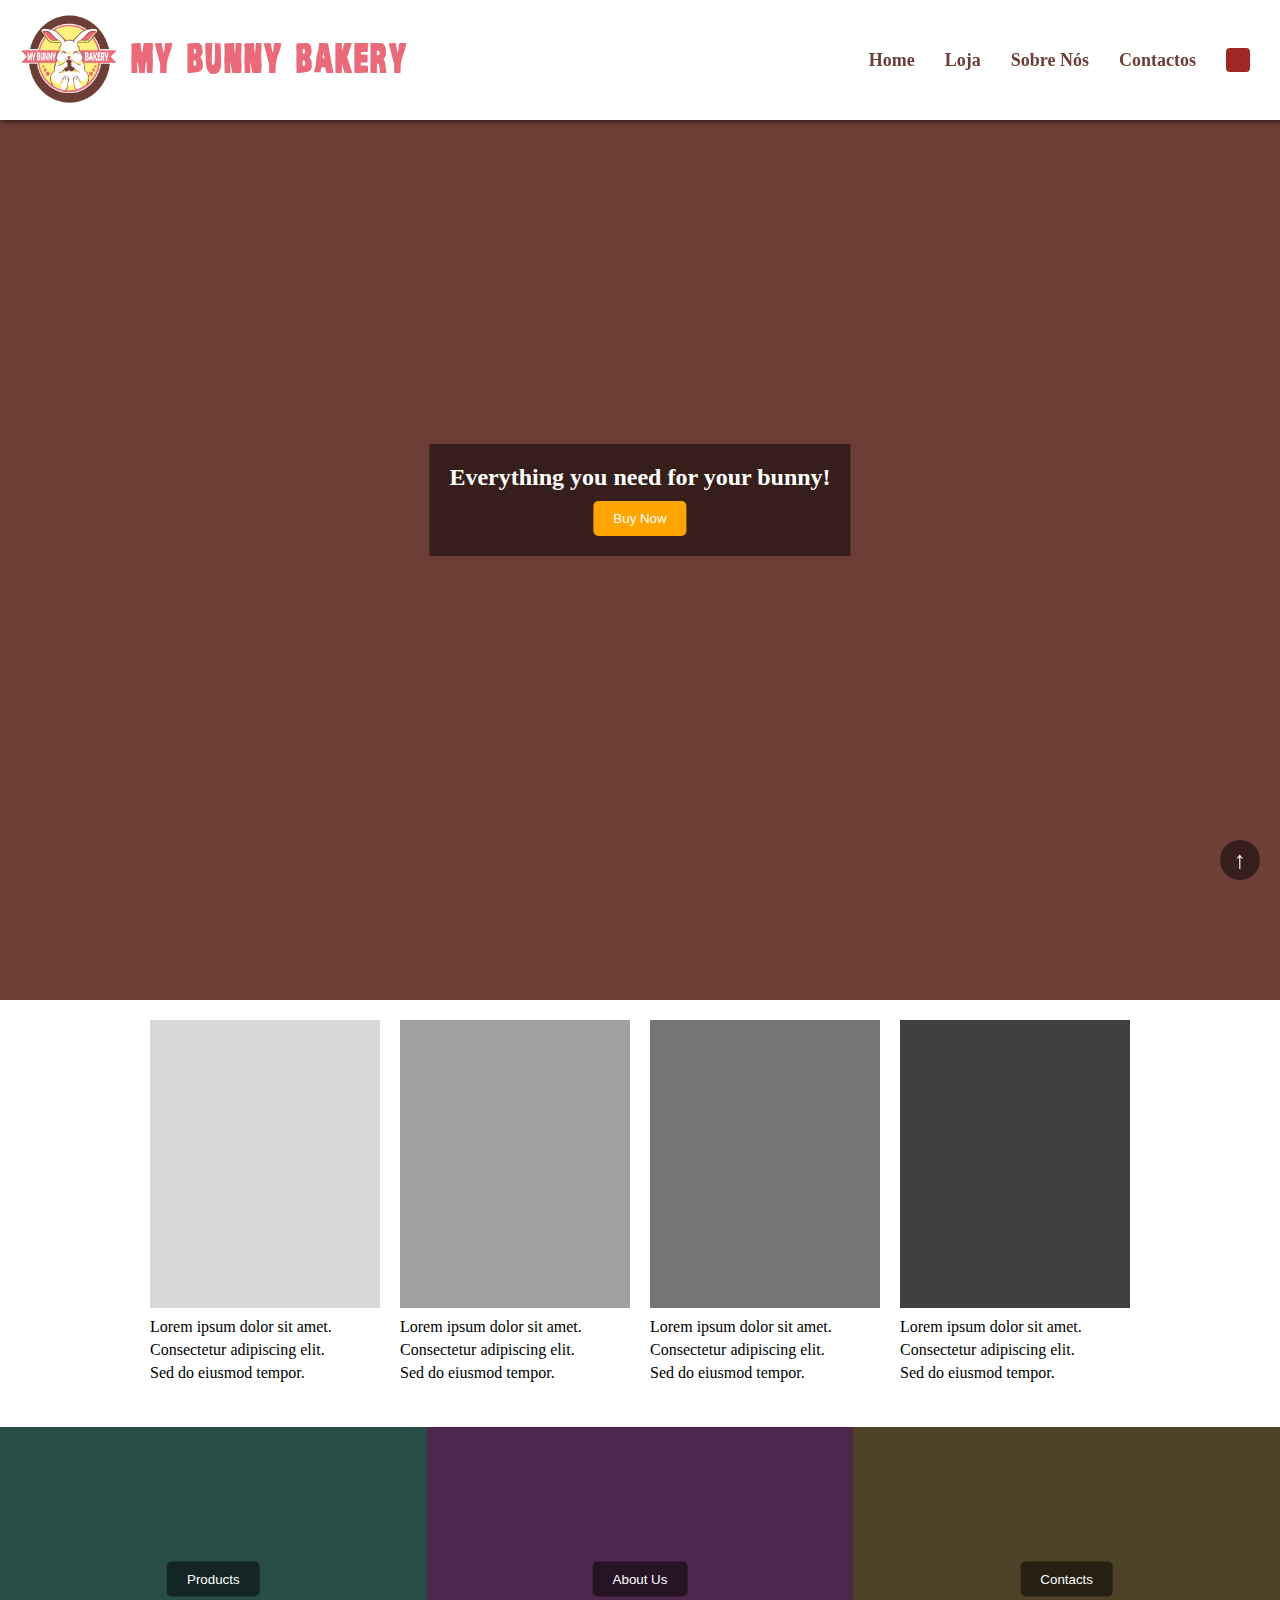
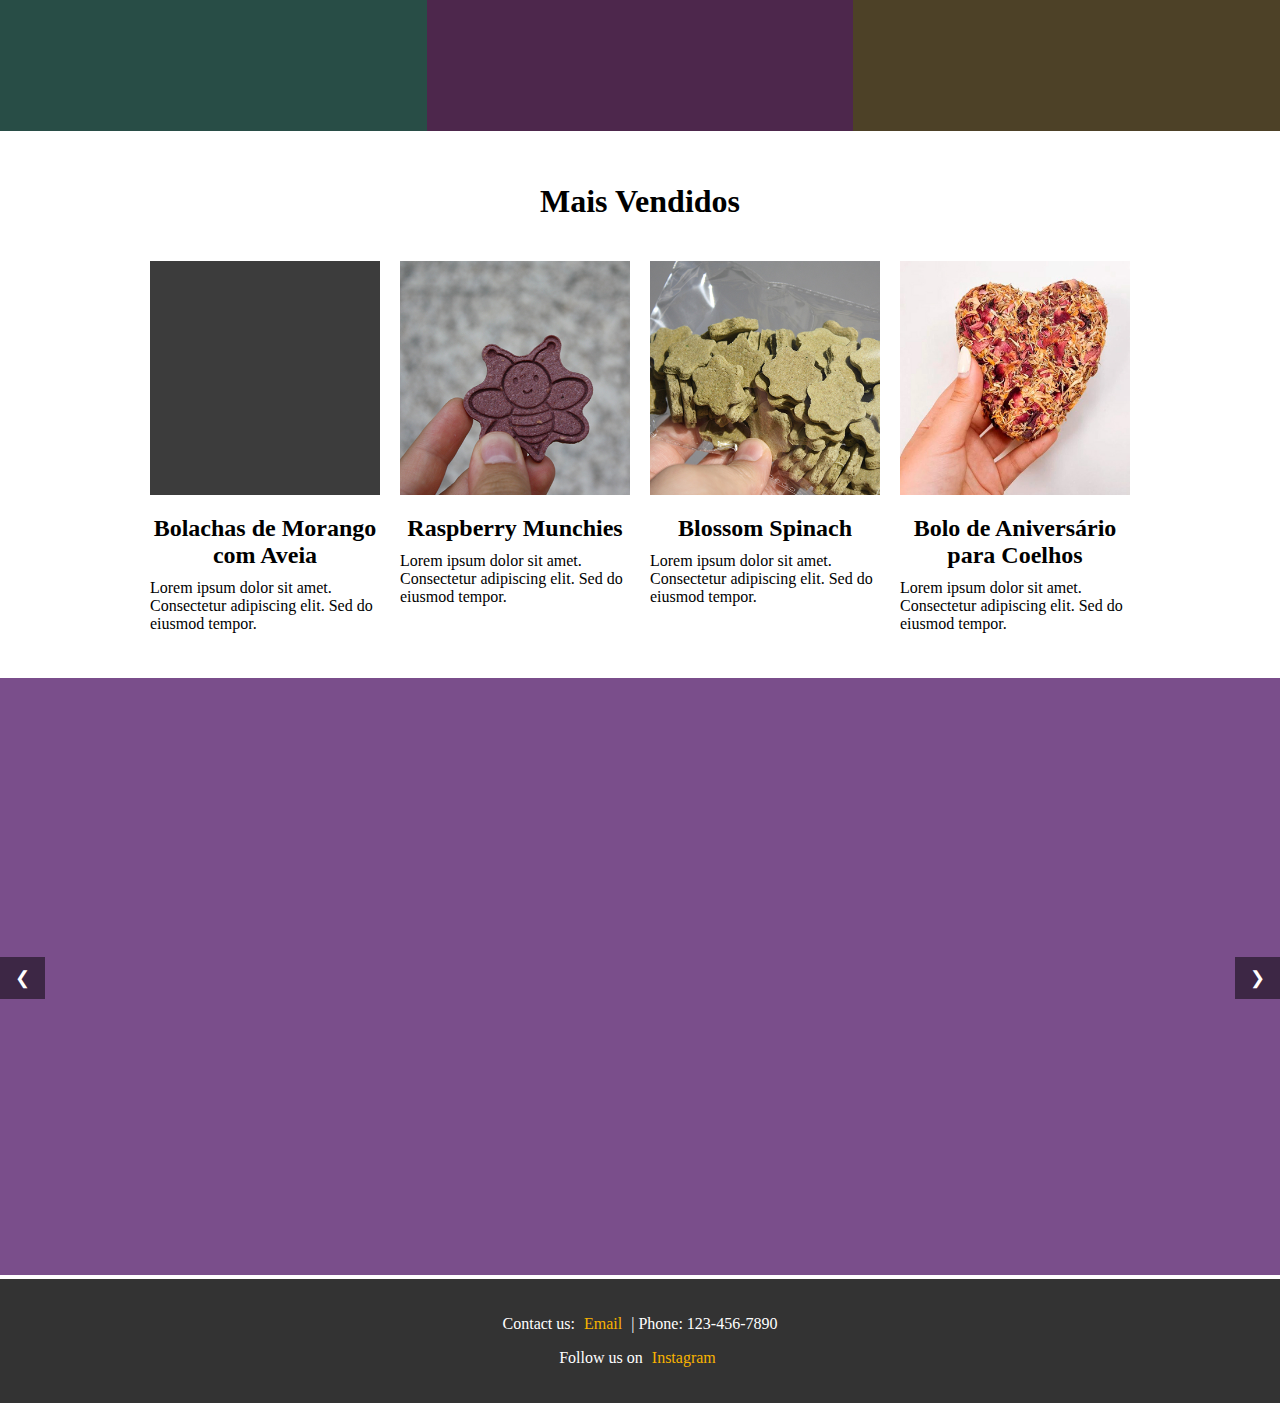
==== index.html @ 30d7e41e "a" ====
<!DOCTYPE html>
<html lang="en">
<head>
    <meta charset="UTF-8">
    <meta name="viewport" content="width=device-width, initial-scale=1.0">
    <title>Bunny Food Shop - Home</title>
    <link rel="stylesheet" href="styles.css">
    <link href="https://fonts.googleapis.com/css2?family=Bubblegum+Sans&display=swap" rel="stylesheet">
</head>
<body>

    <div class="menu">
        <div class="logo-container">
            <img src="imgs/logo.png" alt="Logo" class="logo">
            <h1 class="bakery-name">MY BUNNY BAKERY</h1>
        </div>
        <div class="nav-links">
            <a href="index.html">Home</a>
            <a href="products.html">Loja</a>
            <a href="aboutus.html">Sobre Nós</a>
            <a href="contacts.html">Contactos</a>
            <div class="cart-icon"></div>
        </div>
        <div class="hamburger-menu" id="hamburger-menu">
            <div class="line"></div>
            <div class="line"></div>
            <div class="line"></div>
        </div>
    </div>
    <div class="mobile-nav-links" id="mobile-nav-links">
        <a href="index.html">Home</a>
        <hr>
        <a href="products.html">Loja</a>
        <hr>
        <a href="aboutus.html">Sobre Nós</a>
        <hr>
        <a href="contacts.html">Contactos</a>
        <hr>
        <div class="cart-icon"></div>
    </div>

    <div class="hero">
        <div class="hero-content">
            <h2>Everything you need for your bunny!</h2>
            <button onclick="location.href='products.html'">Buy Now</button>
        </div>
    </div>
       
    <div class="container">
        <div class="column">
            <img src="imgs/item1.jpg" alt="Item 1">
            <p>Lorem ipsum dolor sit amet.</p>
            <p>Consectetur adipiscing elit.</p>
            <p>Sed do eiusmod tempor.</p>
        </div>
        <div class="column">
            <img src="imgs/item2.jpg" alt="Item 2">
            <p>Lorem ipsum dolor sit amet.</p>
            <p>Consectetur adipiscing elit.</p>
            <p>Sed do eiusmod tempor.</p>
        </div>
        <div class="column">
            <img src="imgs/item3.jpg" alt="Item 3">
            <p>Lorem ipsum dolor sit amet.</p>
            <p>Consectetur adipiscing elit.</p>
            <p>Sed do eiusmod tempor.</p>
        </div>
        <div class="column">
            <img src="imgs/item4.jpg" alt="Item 4">
            <p>Lorem ipsum dolor sit amet.</p>
            <p>Consectetur adipiscing elit.</p>
            <p>Sed do eiusmod tempor.</p>
        </div>
    </div>

            <!-- Full Width Images Section -->
            <div class="full-width-images">
                <div class="image-wrapper">
                    <img src="imgs/image1.jpg" alt="Image 1">
                    <button class="img-button" onclick="location.href='products.html'">Products</button>
                </div>
                <div class="image-wrapper">
                    <img src="imgs/image2.jpg" alt="Image 2">
                    <button class="img-button" onclick="location.href='aboutus.html'">About Us</button>
                </div>
                <div class="image-wrapper">
                    <img src="imgs/image3.jpg" alt="Image 3">
                    <button class="img-button" onclick="location.href='contacts.html'">Contacts</button>
                </div>
            </div>
        </div>


        <div class="top-sellers">
            <h1>Mais Vendidos</h1>
        </div>
        <div class="container">
            <div class="column">
                <div class="column-content">
                    <img src="imgs/product8.jpg" alt="Item 1">
                    <h2>Bolachas de Morango com Aveia</h2>
                    <p>Lorem ipsum dolor sit amet. Consectetur adipiscing elit. Sed do eiusmod tempor.</p>
                </div>
            </div>
            <div class="column">
                <div class="column-content">
                    <img src="imgs/product3.jpg" alt="Item 2">
                    <h2>Raspberry Munchies</h2>
                    <p>Lorem ipsum dolor sit amet. Consectetur adipiscing elit. Sed do eiusmod tempor.</p>
                </div>
            </div>
            <div class="column">
                <div class="column-content">
                    <img src="imgs/product2.jpg" alt="Item 3">
                    <h2>Blossom Spinach</h2>
                    <p>Lorem ipsum dolor sit amet. Consectetur adipiscing elit. Sed do eiusmod tempor.</p>
                </div>
            </div>
            <div class="column">
                <div class="column-content">
                    <img src="imgs/product9.jpg" alt="Item 4">
                    <h2>Bolo de Aniversário para Coelhos</h2>
                    <p>Lorem ipsum dolor sit amet. Consectetur adipiscing elit. Sed do eiusmod tempor.</p>
                </div>
            </div>
        </div>
        
        
        

    <div class="gallery">
        <div class="gallery-container">
            <div class="slide">
                <img src="imgs/gallery1.jpg" alt="Image 1">
            </div>
            <div class="slide">
                <img src="imgs/gallery2.jpg" alt="Image 2">
            </div>
            <div class="slide">
                <img src="imgs/gallery3.jpg" alt="Image 3">
            </div>
            <div class="slide">
                <img src="imgs/gallery4.jpg" alt="Image 4">
            </div>
        </div>
        <button class="prev" onclick="moveSlide(-1)">&#10094;</button>
        <button class="next" onclick="moveSlide(1)">&#10095;</button>
    </div>

        <footer>
            <div class="footer-container">
                <p>Contact us: <a href="contact.html">Email</a> | Phone: 123-456-7890</p>
                <p>Follow us on <a href="https://www.instagram.com/youraccount" target="_blank">Instagram</a></p>
            </div>
        </footer>

        <div class="scroll-to-top">
            <a href="#top" class="scroll-to-top-btn">&uarr;</a>
        </div>
        
        <script src="script.js"></script>


</body>
</html>
---- styles.css ----
@media (max-width: 800px) {
    .container {
        max-width: 100%; /* Ensure it takes full width */
    }
    
    .column {
        flex: 1 1 50%; /* Change to 2 columns */
        margin: 10px 0; /* Adjust margin for better spacing */
    }

    .column:nth-child(2n+1) {
        margin-right: 0; /* Remove right margin for odd columns */
    }

    .full-width-images {
        display: flex;
        flex-direction: column; /* Stack images vertically */
        margin: 0 auto; /* Center align */
    }

    .image-wrapper {
        width: 100%; /* Ensure full width */
        margin-bottom: 20px; /* Add some space between images */
    }
}
@media (max-width: 500px) {
    .container {
        max-width: 100%; /* Ensure it takes full width */
    }

    .column {
        flex: 1 1 calc(50% - 10px); /* Change to 1 column, subtracting margin */
        margin: 10px 5px; /* Adjust margin for better spacing */
    }

    /* Ensure pairs of columns */
    .column:nth-child(even) {
        margin-right: 10px; /* Add right margin for even columns */
    }

    .column:nth-child(odd) {
        margin-right: 0; /* Remove right margin for odd columns */
    }

    .full-width-images {
        display: flex;
        flex-direction: column; /* Stack images vertically */
        margin: 0 auto; /* Center align */
    }

    .image-wrapper {
        width: 100%; /* Ensure full width */
        margin-bottom: 20px; /* Add some space between images */
    }
}

@font-face {
    font-family: 'VTC-KomikaHeadLinerTwo Bold';
    font-style: normal;
    font-weight: normal;
    src: local('VTC-KomikaHeadLinerTwo Bold'), url('VTC-KreepyKomikaTwo-Bold.woff') format('woff');
    }

/* Original CSS for other screen sizes */
html, body {
    margin: 0;
    padding: 0;
}

body {
    display: flex;
    flex-direction: column;
    min-height: 100vh;
}

.menu {
    display: flex;
    align-items: center;
    justify-content: space-between;
    background-color: white;
    padding: 10px 20px;
    width: 100%;
    z-index: 1000;
    position: fixed;
    box-shadow: 0px 2px 5px rgba(0, 0, 0, 0.5);
}

.menu-inteiro {
    position: fixed;
    width: 100%; /* Adiciona esta linha para garantir que o menu completo ocupe a largura total */
    top: 0; /* Garante que o menu fique no topo da página */
    z-index: 1000; /* Mantém o menu acima de outros conteúdos */
}

.logo-container {
    display: flex;
    align-items: center;
}

.logo {
    height: 100px;
    width: 100px;
    background-color: white;
}

.bakery-name {
    font-family: 'VTC-KomikaHeadLinerTwo Bold';
    font-weight: normal;
    font-size: 42px;
    color: #EA6A79;
    margin-left: 10px;
    transition: font-size 0.3s; /* Adicionando transição para suavizar a mudança de tamanho */
}

.nav-links {
    display: flex;
    align-items: center;
}

.nav-links a {
    color: #6D3E35;
    text-decoration: none;
    margin: 0 15px;
    font-size: 18px;
    font-weight: bold;
}

.nav-links a:hover {
    text-decoration: underline;
}

.cart-icon {
    width: 24px;
    height: 24px;
    background-color: rgb(161, 38, 38);
    margin-left: 15px;
    margin-right: 50px;
    border-radius: 4px;
}

.hamburger-menu {
    display: none;
    flex-direction: column;
    cursor: pointer;
    padding-right: 40px;
}
.hamburger-menu:hover {
    opacity: 0.8;
}

.hamburger-menu .line {
    width: 25px;
    height: 3px;
    background-color: #333;
    margin: 4px 0;
}

.mobile-nav-links {
    display: none;
    flex-direction: column;
    position: fixed; /* Muda de absolute para fixed */
    top: 120px; /* Ajuste conforme necessário para posicionar corretamente */
    left: 0;
    right: 0;
    background-color: white;
    box-shadow: 0px 2px 5px rgba(0, 0, 0, 0.5);
    padding: 10px;
    z-index: 1100;
    width: 100%;
}

.mobile-nav-links a {
    padding: 10px;
    color: #6D3E35;
    text-decoration: none;
    font-size: 18px;
    font-weight: bold;
    text-align: center;
}

.mobile-nav-links a:hover {
    background-color: #f0f0f0;
}

.mobile-nav-links hr {
    border: 0;
    height: 1px;
    background: #686868;
}

@media (max-width: 768px) {
    .nav-links {
        display: none;
    }

    .hamburger-menu {
        display: flex;
    }
}


.hero {
    background-image: url('imgs/hero.jpg');
    background-size: cover;
    background-position: center;
    height: 500px;
    width: 100%;
    position: relative;
    padding-top: 500px;
}

.hero-content {
    position: absolute;
    top: 50%;
    left: 50%;
    transform: translate(-50%, -50%);
    color: white;
    text-align: center;
    background: rgba(0, 0, 0, 0.5);
    padding: 20px;
}

.hero-content h2 {
    margin: 0 0 10px 0;
}

.hero-content button {
    background-color: orange;
    border: none;
    padding: 10px 20px;
    color: white;
    cursor: pointer;
    border-radius: 5px;
}

.top-sellers {
    text-align: center; /* Center horizontally */
    height: 50px; /* Adjust the height as needed */
    display: flex;
    justify-content: center; /* Center horizontally */
    padding: 30px;

}

.top-sellers h2 {
    margin: 0; /* Reset margin */
}


h1 {
    font-size: 2rem;
    margin-bottom: 30px}

.container {
    max-width: 1000px;
    padding: 20px;
    margin: 0 auto; /* Center the container horizontally */
    display: flex;
    flex-wrap: wrap;
    justify-content: center; /* Center align columns horizontally */
    text-align: center; /* Center align text inside columns */
}

.column {
    flex: 1 1 200px;
    margin: 0 10px 20px;
    border-radius: 8px;
    text-align: left; /* Align text content inside columns to the left */
}



.column img {
    max-width: 100%;
    height: auto;
    display: block;
    margin-bottom: 10px;
}

.column h2 {
    font-size: 1.5rem;
    margin-bottom: 10px;
    text-align: center;
}

.column p {
    margin: 5px 0;
}


.full-width-images {
    display: flex;
    width: 100%;
    margin: 0;
    padding: 0;
}

.image-wrapper {
    position: relative;
    flex: 1;
    margin: 0;
}

.full-width-images img {
    width: 100%;
    height: auto;
    display: block;
}

.full-width-images .img-button {
    position: absolute;
    top: 50%;
    left: 50%;
    transform: translate(-50%, -50%);
    background-color: rgba(0, 0, 0, 0.5);
    color: white;
    padding: 10px 20px;
    border: none;
    cursor: pointer;
    border-radius: 5px;
}

.gallery {
    position: relative;
    overflow: hidden;
}

.gallery-container {
    display: flex;
    transition: transform 0.5s ease;
}

.slide {
    flex: 0 0 100%;
}

.slide img {
    width: 100%;
    height: auto;
}

.img-button {
    position: absolute;
    top: 50%;
    left: 50%;
    transform: translate(-50%, -50%);
    background-color: rgba(0, 0, 0, 0.5);
    color: white;
    padding: 10px 20px;
    border: none;
    cursor: pointer;
    border-radius: 5px;
}

.prev, .next {
    position: absolute;
    top: 50%;
    transform: translateY(-50%);
    background-color: rgba(0, 0, 0, 0.5);
    color: white;
    border: none;
    cursor: pointer;
    font-size: 18px;
    padding: 10px 15px;
}

.prev {
    left: 0;
}

.next {
    right: 0;
}

footer {
    background-color: #333;
    color: #fff;
    padding: 20px 0;
    text-align: center;
    width: 100%;
}

.footer-container {
    max-width: 1000px;
    margin: 0 auto;
}

footer a {
    color: #f8b400;
    text-decoration: none;
    margin: 0 5px;
}

footer a:hover {
    text-decoration: underline;
}

.scroll-to-top {
    position: fixed;
    bottom: 20px;
    right: 20px;
    z-index: 1000;
}

.scroll-to-top-btn {
    display: inline-block;
    width: 40px;
    height: 40px;
    line-height: 40px;
    text-align: center;
    font-size: 24px;
    background-color: rgba(0, 0, 0, 0.5);
    color: white;
    border-radius: 50%;
    text-decoration: none;
}

.scroll-to-top-btn:hover {
    background-color: rgba(0, 0, 0, 0.7);
}


.product-page {
    display: flex;
    flex-direction: column;
    align-items: center;
    margin-top: 150px; /* Espaço suficiente para a barra de menu fixa */
}

.search-bar {
    display: flex;
    justify-content: center;
    margin-bottom: 20px;
}

.search-bar input {
    padding: 10px;
    font-size: 16px;
}

.search-bar select {
    padding: 10px;
    font-size: 16px;
    margin-left: 10px;
}

.search-bar button {
    padding: 10px;
    font-size: 16px;
    margin-left: 10px;
    cursor: pointer;
}


.product-list {
    display: grid;
    grid-template-columns: repeat(3, 1fr); /* Três colunas */
    gap: 10px 20px; /* Espaçamento vertical 10px, horizontal 20px */
    width: 80%; /* Largura ajustada */
    margin: 0 auto; /* Centraliza horizontalmente */
}

.product-item {
    border: 1px solid #ddd;
    padding: 20px;
    text-align: center;
    width: 100%; /* Utiliza toda a largura da coluna da grid */
}

.pagination {
    margin-top: 20px;
    text-align: center; /* Centraliza os botões de paginação */
}

.pagination button {
    padding: 10px 20px;
    font-size: 16px;
    margin: 0 5px;
    cursor: pointer;
}

.contact-container {
    display: flex;
    align-items: center;
    justify-content: center;
    width: 100%;
    flex: 1;
    padding-top: 120px; /* Adjust to make space for the fixed menu */
    padding-bottom: 70px; /* Adjust to make space for the fixed menu */

}

.contact-section {
    display: flex;
    justify-content: space-around;
    align-items: flex-start;
    padding: 50px;
    max-width: 1000px;
    width:70%;
    margin: 0 auto;
    border-radius: 8px;
}

.contact-form {
    flex: 1;
    margin-right: 20px;
}

.contact-form h2 {
    margin-bottom: 20px;
}

.contact-form form {
    display: flex;
    flex-direction: column;
}

.contact-form input,
.contact-form textarea {
    margin-bottom: 10px;
    padding: 10px;
    font-size: 16px;
    border: 1px solid #ccc;
    border-radius: 4px;
    font-family:'Gill Sans', 'Gill Sans MT', Calibri, 'Trebuchet MS', sans-serif
}

.contact-form textarea {
    resize: vertical;
    min-height: 150px;
}

.contact-form button {
    padding: 10px 20px;
    background-color: rgb(161, 38, 38);
    color: white;
    border: none;
    cursor: pointer;
    font-size: 16px;
    border-radius: 4px;
}

.contact-info {
    flex: 0.5; /* Adjust the flex value to make the contact info section occupy less space */
    margin-left: 20px; /* Add margin to separate it from the form */
}


.contact-info h2 {
    margin-bottom: 20px;
}

.contact-info ul {
    list-style-type: none;
    padding: 0;
}

.contact-info ul li {
    margin-bottom: 10px;
    font-size: 16px;
}

.contact-info ul li a {
    text-decoration: underline;
    font-weight: bold;
    color: brown;
}

.contact-info ul li {
    list-style-type: none; /* Removes the default bullet */
}


/* Responsive adjustments */
@media (max-width: 768px) {
    .contact-section {
        flex-direction: column;
        padding: 30px;
    }
    
    .contact-form,
    .contact-info {
        margin-bottom: 30px;
    }
}

@media (max-width: 768px) {
    .product-list {
        grid-template-columns: repeat(2, 1fr); /* Alterando para duas colunas em telas menores */
    }
}

@media (max-width: 480px) {
    .product-list {
        grid-template-columns: 1fr; /* Uma coluna em telas muito pequenas */
        width: 90%; /* Ajustando largura para ocupar mais da largura disponível */
    }

    .search-bar {
        flex-direction: column; /* Mudando para layout de coluna para melhor ajuste em telas estreitas */
        align-items: center;
    }

    .search-bar select {
        margin-left: 0; /* Removendo margem à esquerda para compactar melhor */
        margin-top: 10px; /* Adicionando margem superior entre elementos */
    }

    .search-bar button {
        margin: 10px 0 0 0; /* Ajustando margens para melhor espaçamento */
    }

    .pagination {
        margin-top: 20px; /* Mantendo margem superior para a paginação */
        flex-wrap: wrap; /* Garantindo que os botões de paginação quebrem corretamente */
    }

    .pagination button {
        margin: 5px; /* Ajustando margens para melhor espaçamento */
    }

    .overlay-content {
        flex-direction: column; /* Mudando para layout de coluna para melhor ajuste do conteúdo na sobreposição */
        text-align: center; /* Centralizando conteúdo na sobreposição */
    }

    .overlay img {
        max-width: 100%; /* Ajustando imagem para ocupar a largura disponível */
        max-height: 300px; /* Limitando altura máxima para a sobreposição */
    }

    .overlay-text {
        max-width: 100%; /* Garantindo que o texto na sobreposição ocupe a largura disponível */
        overflow-y: auto; /* Adicionando rolagem vertical se o conteúdo exceder a altura */
    }
}
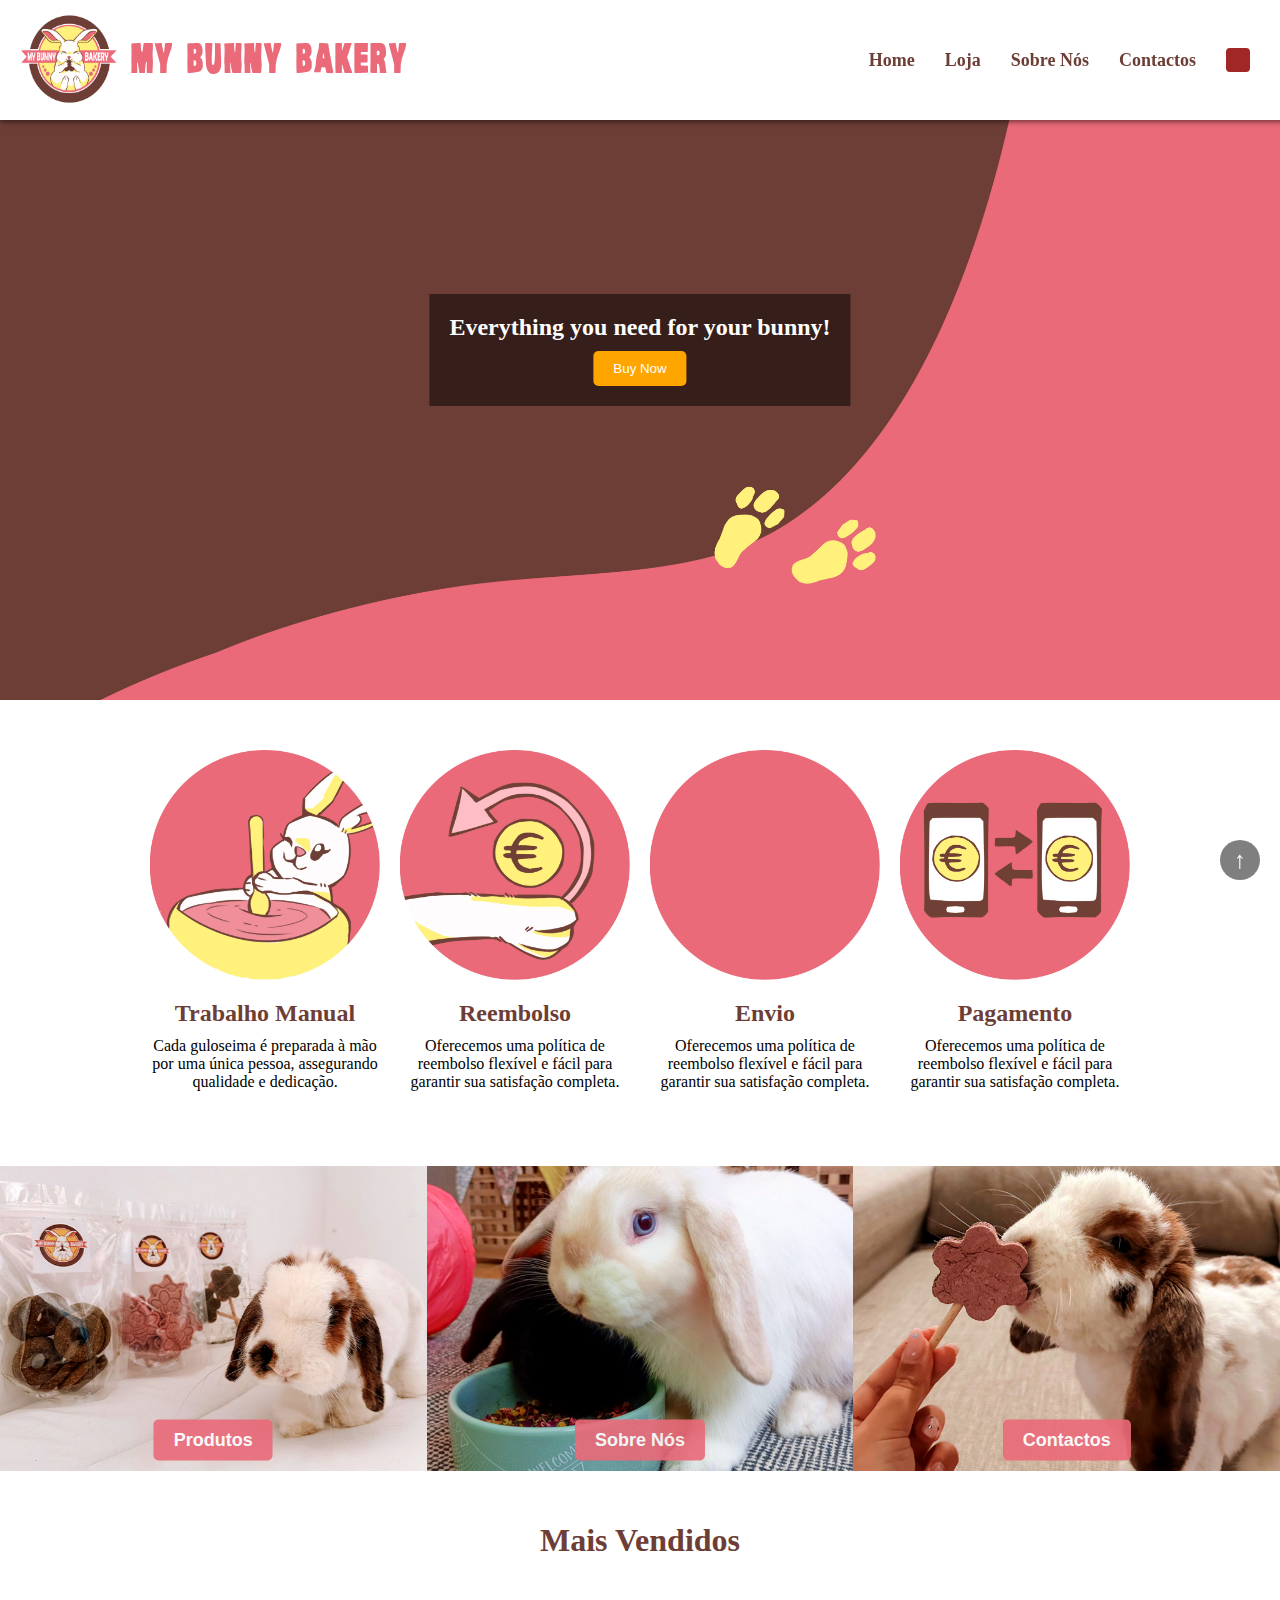
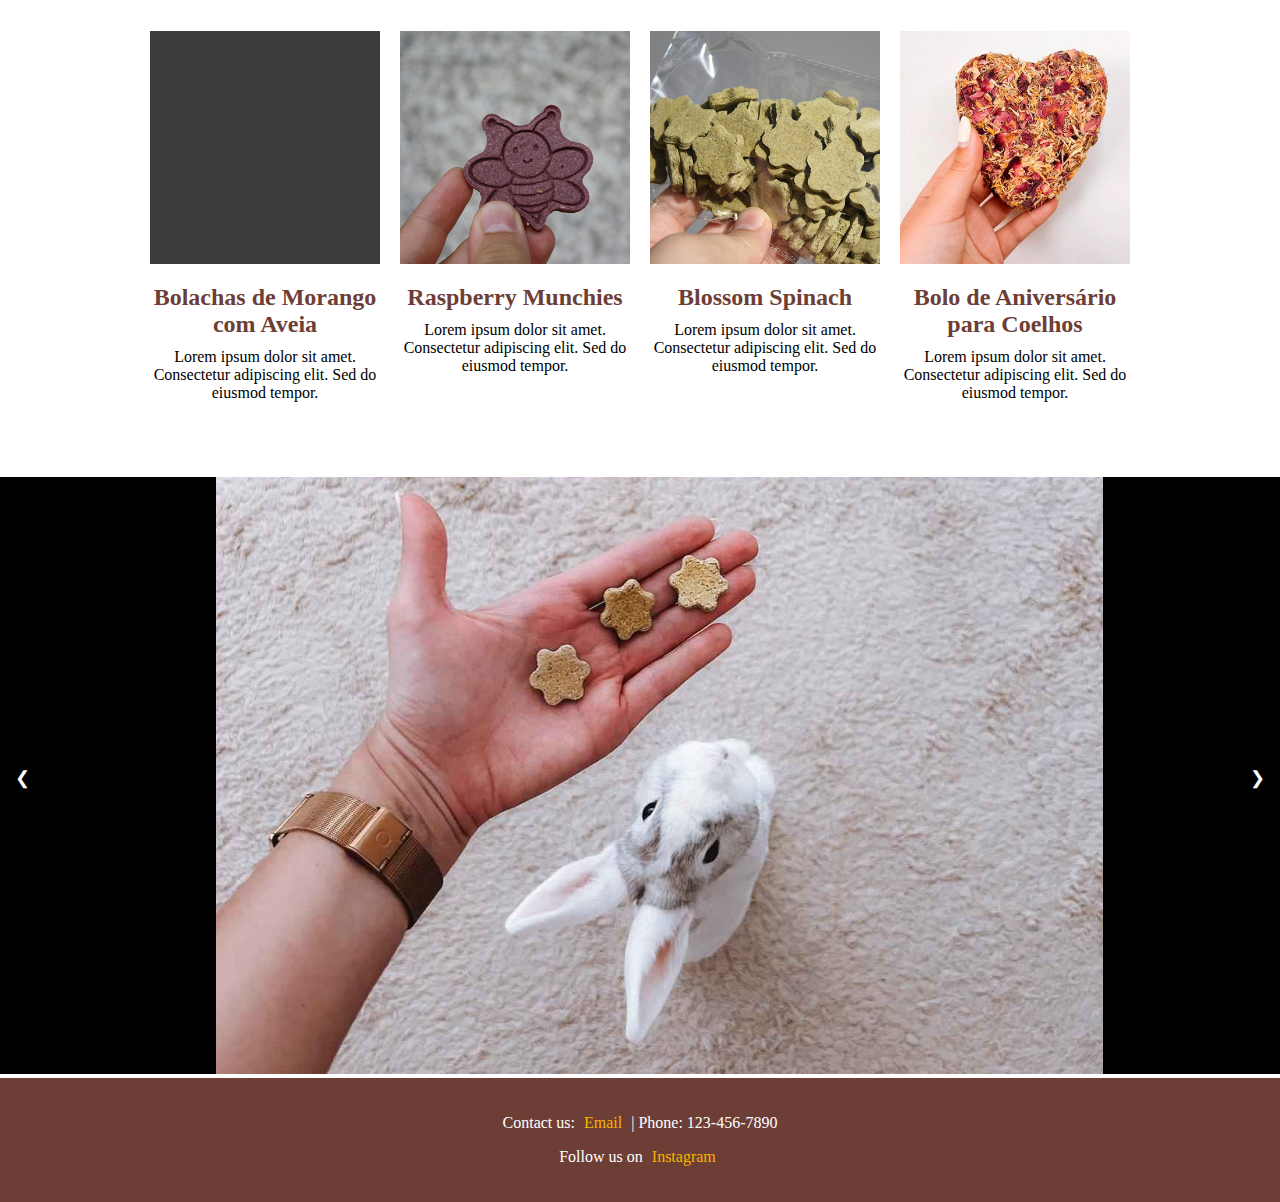
==== commit 49785506: "A" ====
--- a/index.html
+++ b/index.html
@@ -49,43 +49,39 @@
     <div class="container">
         <div class="column">
             <img src="imgs/item1.jpg" alt="Item 1">
-            <p>Lorem ipsum dolor sit amet.</p>
-            <p>Consectetur adipiscing elit.</p>
-            <p>Sed do eiusmod tempor.</p>
+            <h2>Trabalho Manual</h2>
+            <p>Cada guloseima é preparada à mão por uma única pessoa, assegurando qualidade e dedicação.</p>
         </div>
         <div class="column">
             <img src="imgs/item2.jpg" alt="Item 2">
-            <p>Lorem ipsum dolor sit amet.</p>
-            <p>Consectetur adipiscing elit.</p>
-            <p>Sed do eiusmod tempor.</p>
+            <h2>Reembolso</h2>
+            <p>Oferecemos uma política de reembolso flexível e fácil para garantir sua satisfação completa.</p>
         </div>
         <div class="column">
             <img src="imgs/item3.jpg" alt="Item 3">
-            <p>Lorem ipsum dolor sit amet.</p>
-            <p>Consectetur adipiscing elit.</p>
-            <p>Sed do eiusmod tempor.</p>
+            <h2>Envio</h2>
+            <p>Oferecemos uma política de reembolso flexível e fácil para garantir sua satisfação completa.</p>
         </div>
         <div class="column">
             <img src="imgs/item4.jpg" alt="Item 4">
-            <p>Lorem ipsum dolor sit amet.</p>
-            <p>Consectetur adipiscing elit.</p>
-            <p>Sed do eiusmod tempor.</p>
+            <h2>Pagamento</h2>
+            <p>Oferecemos uma política de reembolso flexível e fácil para garantir sua satisfação completa.</p>
         </div>
     </div>
 
             <!-- Full Width Images Section -->
             <div class="full-width-images">
                 <div class="image-wrapper">
-                    <img src="imgs/image1.jpg" alt="Image 1">
-                    <button class="img-button" onclick="location.href='products.html'">Products</button>
+                    <img src="imgs/image1.jpg" alt="Image 1" onclick="location.href='products.html'">
+                    <button class="img-button" onclick="location.href='products.html'">Produtos</button>
                 </div>
                 <div class="image-wrapper">
-                    <img src="imgs/image2.jpg" alt="Image 2">
-                    <button class="img-button" onclick="location.href='aboutus.html'">About Us</button>
+                    <img src="imgs/image2.jpg" alt="Image 2" onclick="location.href='aboutus.html'">
+                    <button class="img-button" onclick="location.href='aboutus.html'">Sobre Nós</button>
                 </div>
                 <div class="image-wrapper">
-                    <img src="imgs/image3.jpg" alt="Image 3">
-                    <button class="img-button" onclick="location.href='contacts.html'">Contacts</button>
+                    <img src="imgs/image3.jpg" alt="Image 3"onclick="location.href='contacts.html'">
+                    <button class="img-button" onclick="location.href='contacts.html'">Contactos</button>
                 </div>
             </div>
         </div>
--- a/styles.css
+++ b/styles.css
@@ -22,6 +22,7 @@
         width: 100%; /* Ensure full width */
         margin-bottom: 20px; /* Add some space between images */
     }
+
 }
 @media (max-width: 500px) {
     .container {
@@ -71,6 +72,7 @@
     display: flex;
     flex-direction: column;
     min-height: 100vh;
+    font-family:Cambria, Cochin, Georgia, Times, 'Times New Roman', serif;
 }
 
 .menu {
@@ -201,13 +203,15 @@
 
 .hero {
     background-image: url('imgs/hero.jpg');
-    background-size: cover;
+    background-size: cover; /* Use cover to ensure the background covers the entire container */
     background-position: center;
-    height: 500px;
     width: 100%;
+    height: 700px; /* Adjust the height as needed */
     position: relative;
-    padding-top: 500px;
-}
+    background-repeat: no-repeat; /* Prevent the background image from repeating */
+}
+
+
 
 .hero-content {
     position: absolute;
@@ -249,23 +253,31 @@
 
 h1 {
     font-size: 2rem;
-    margin-bottom: 30px}
+    margin-bottom: 30px;
+    color: #6D3E35;
+}
+
 
 .container {
-    max-width: 1000px;
-    padding: 20px;
+        max-width: 1000px;
+    padding: 50px;
     margin: 0 auto; /* Center the container horizontally */
     display: flex;
     flex-wrap: wrap;
     justify-content: center; /* Center align columns horizontally */
     text-align: center; /* Center align text inside columns */
+
+}
+
+.container h2 {
+    color: #6D3E35;
 }
 
 .column {
     flex: 1 1 200px;
     margin: 0 10px 20px;
     border-radius: 8px;
-    text-align: left; /* Align text content inside columns to the left */
+    text-align: center; /* Align text content inside columns to the left */
 }
 
 
@@ -307,18 +319,32 @@
     display: block;
 }
 
+.full-width-images img:hover {
+opacity: 0.8;
+cursor: pointer;
+}
+
 .full-width-images .img-button {
     position: absolute;
-    top: 50%;
+    top: 90%;
     left: 50%;
     transform: translate(-50%, -50%);
-    background-color: rgba(0, 0, 0, 0.5);
+    background-color: #EA6A79;
     color: white;
+    font-weight: bold;
+    font-size: 18px;
     padding: 10px 20px;
     border: none;
     cursor: pointer;
     border-radius: 5px;
-}
+    opacity: 0.9
+
+}
+
+.full-width-images .img-button:hover {
+    background-color: #6D3E35;
+}
+    
 
 .gallery {
     position: relative;
@@ -373,7 +399,7 @@
 }
 
 footer {
-    background-color: #333;
+    background-color: #6D3E35;
     color: #fff;
     padding: 20px 0;
     text-align: center;
@@ -425,6 +451,7 @@
     flex-direction: column;
     align-items: center;
     margin-top: 150px; /* Espaço suficiente para a barra de menu fixa */
+    padding: 30px;
 }
 
 .search-bar {
@@ -634,3 +661,92 @@
         overflow-y: auto; /* Adicionando rolagem vertical se o conteúdo exceder a altura */
     }
 }
+
+    .product-item {
+        text-align: center;
+    }
+
+    .product-item button {
+        display: block;
+        width: 50%;
+        max-width: 200px;
+        padding: 10px 20px;
+        background-color: #EA6A79;
+        color: white;
+        font-weight: bold;
+        border: none;
+        cursor: pointer;
+        transition: background-color 0.3s ease;
+        margin: 0 auto 10px;
+    }
+
+    .product-item button:hover {
+        background-color: #6D3E35;
+    }
+
+    .product-item button::-moz-focus-inner,
+    .product-item button:focus {
+        outline: none;
+    }
+
+    .product-item h3 {
+        color: #6D3E35; 
+    }
+
+    .product-item img {
+        max-width: 100%;
+        height: auto;
+        max-height: 250px;
+    }
+
+    .overlay {
+        display: none;
+        position: fixed;
+        top: 0;
+        left: 0;
+        width: 100%;
+        height: 100%;
+        background: rgba(0, 0, 0, 0.8);
+        justify-content: center;
+        align-items: center;
+        z-index: 1000;
+        padding: 20px;
+        box-sizing: border-box;
+    }
+
+    .overlay-content {
+        background: white;
+        padding: 20px;
+        border-radius: 10px;
+        max-width: 800px;
+        width: 100%;
+        display: flex;
+        gap: 20px;
+        align-items: center;
+    }
+
+    .overlay img {
+        max-width: 50%;
+        max-height: 400px;
+    }
+
+    .overlay-text {
+        max-width: 50%;
+        overflow-y: auto;
+    }
+
+    .overlay-text {
+        font-size: 14px;
+    }
+
+    .close-button {
+        position: absolute;
+        top: 20px;
+        right: 20px;
+        background: none;
+        border: none;
+        color: white;
+        font-size: 50px;
+        cursor: pointer;
+    }
+
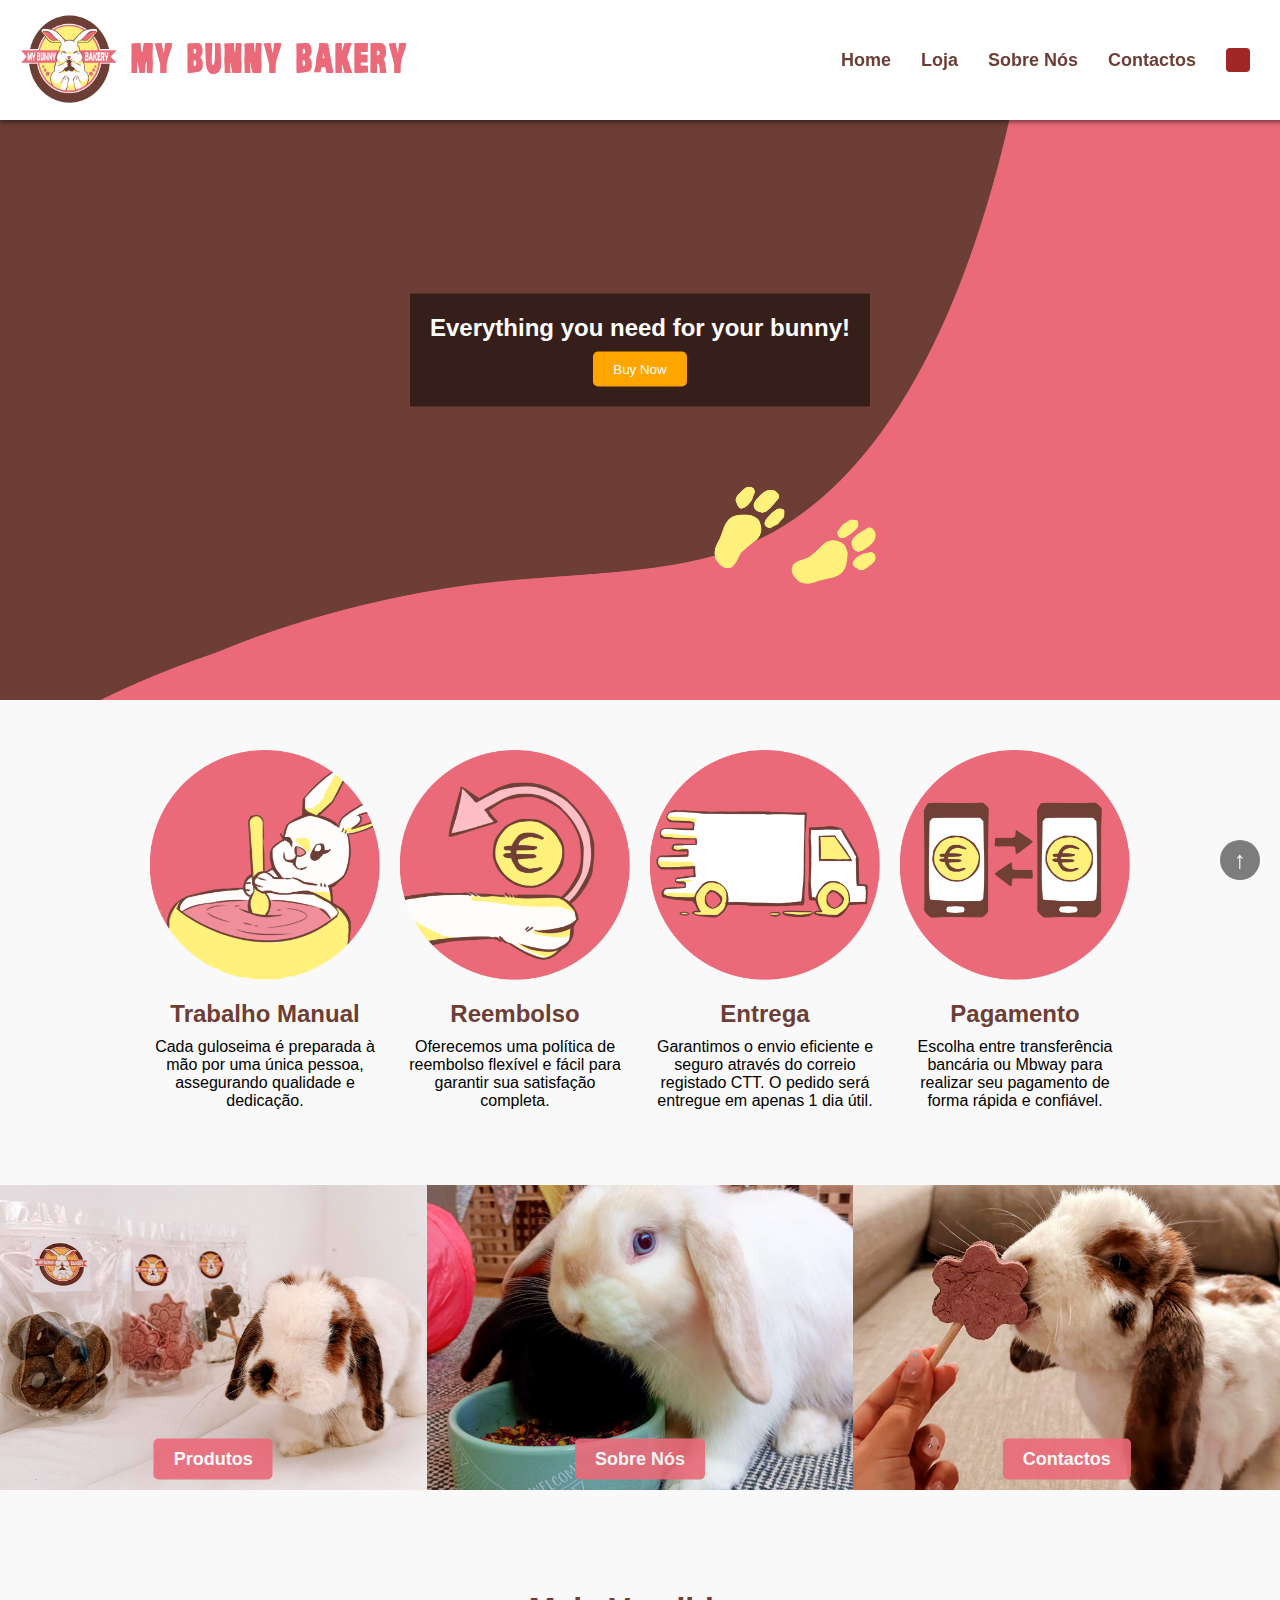
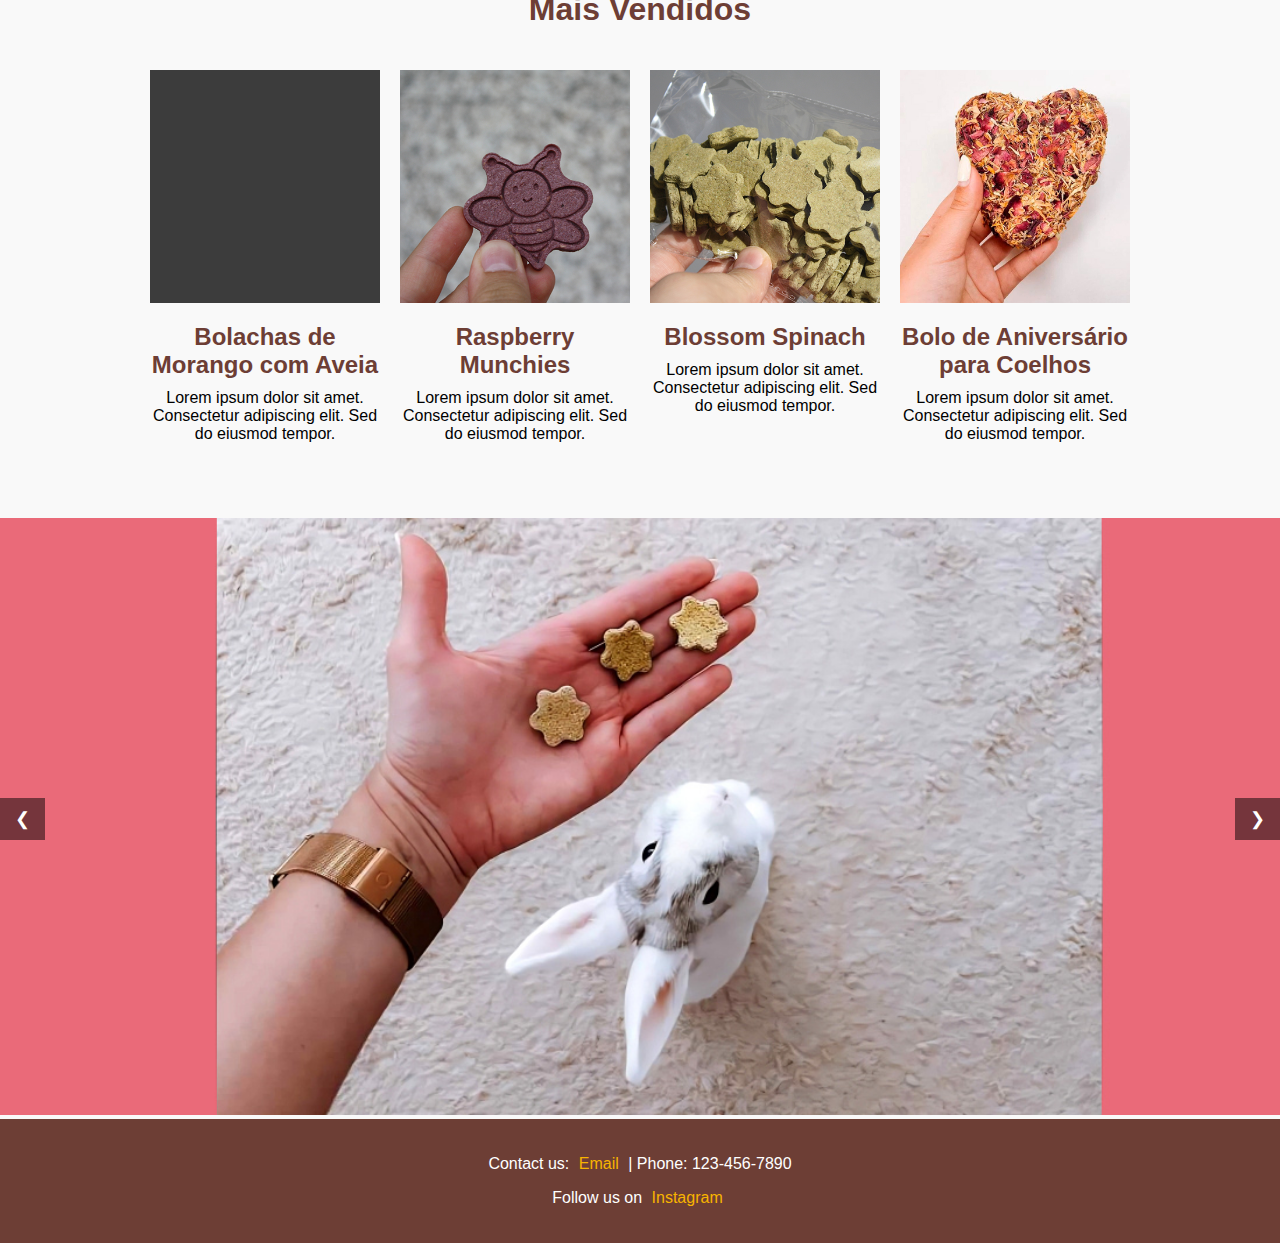
==== commit f9f5b610: "j" ====
--- a/index.html
+++ b/index.html
@@ -48,24 +48,24 @@
        
     <div class="container">
         <div class="column">
-            <img src="imgs/item1.jpg" alt="Item 1">
+            <img src="imgs/item1.png" alt="Item 1">
             <h2>Trabalho Manual</h2>
             <p>Cada guloseima é preparada à mão por uma única pessoa, assegurando qualidade e dedicação.</p>
         </div>
         <div class="column">
-            <img src="imgs/item2.jpg" alt="Item 2">
+            <img src="imgs/item2.png" alt="Item 2">
             <h2>Reembolso</h2>
             <p>Oferecemos uma política de reembolso flexível e fácil para garantir sua satisfação completa.</p>
         </div>
         <div class="column">
-            <img src="imgs/item3.jpg" alt="Item 3">
-            <h2>Envio</h2>
-            <p>Oferecemos uma política de reembolso flexível e fácil para garantir sua satisfação completa.</p>
+            <img src="imgs/item3.png" alt="Item 3">
+            <h2>Entrega</h2>
+            <p>Garantimos o envio eficiente e seguro através do correio registado CTT. O pedido será entregue em apenas 1 dia útil.</p>
         </div>
         <div class="column">
-            <img src="imgs/item4.jpg" alt="Item 4">
+            <img src="imgs/item4.png" alt="Item 4">
             <h2>Pagamento</h2>
-            <p>Oferecemos uma política de reembolso flexível e fácil para garantir sua satisfação completa.</p>
+            <p>Escolha entre transferência bancária ou Mbway para realizar seu pagamento de forma rápida e confiável.</p>
         </div>
     </div>
 
--- a/styles.css
+++ b/styles.css
@@ -242,7 +242,7 @@
     height: 50px; /* Adjust the height as needed */
     display: flex;
     justify-content: center; /* Center horizontally */
-    padding: 30px;
+    padding-top: 60px;
 
 }
 
@@ -304,7 +304,7 @@
     display: flex;
     width: 100%;
     margin: 0;
-    padding: 0;
+    padding-bottom: 20px;
 }
 
 .image-wrapper {
@@ -330,7 +330,6 @@
     left: 50%;
     transform: translate(-50%, -50%);
     background-color: #EA6A79;
-    color: white;
     font-weight: bold;
     font-size: 18px;
     padding: 10px 20px;
@@ -750,3 +749,83 @@
         cursor: pointer;
     }
 
+
+
+    body {
+        font-family: Arial, sans-serif;
+        margin: 0;
+        padding: 0;
+        background-color: #f9f9f9;
+    }
+    .container2 {
+        padding: 20px;
+        max-width: 1100px;
+        margin: auto;
+    }
+    .header {
+        margin-bottom: 20px;
+        margin-top: 13%;
+    }
+    .header h2 {
+        margin: 0;
+        color: #6D3E35;
+
+    }
+    .profile, .bunnies {
+        display: flex;
+        flex-wrap: wrap;
+        justify-content: space-between;
+        margin-bottom: 40px;
+    }
+    .profile-text, .bunny-text {
+        flex: 1 1 45%;
+        margin-right: 20px;
+    }
+    .profile img, .bunnies img {
+
+        flex: 1 1 45%;
+        max-width: 30%;
+        height: auto;
+        border-radius: 10px;
+    }
+    .profile p, .bunnies p {
+        margin: 0 0 10px;
+        line-height: 1.6;
+    }
+    .bunny {
+        display: flex;
+        justify-content: space-between;
+        align-items: center;
+        margin-bottom: 20px;
+    }
+    .bunny:nth-child(odd) .bunny-text {
+        order: 2;
+        margin-right: 0;
+        margin-left: 20px;
+    }
+    .bunny:nth-child(odd) img {
+        order: 1;
+    }
+    .bunny h3 {
+        color: #6D3E35;
+        margin: 10px 0;
+        font-size: 20px;
+    }
+    @media (max-width: 800px) {
+        .profile, .bunnies {
+            flex-direction: column;
+            align-items: center;
+        }
+        .profile-text, .bunny-text, .profile img, .bunnies img {
+            max-width: 100%;
+            margin-right: 0;
+            margin-left: 0;
+        }
+        .bunny {
+            flex-direction: column;
+        }
+        .bunny:nth-child(odd) .bunny-text, .bunny:nth-child(odd) img {
+            order: unset;
+            margin-left: 0;
+        }
+    }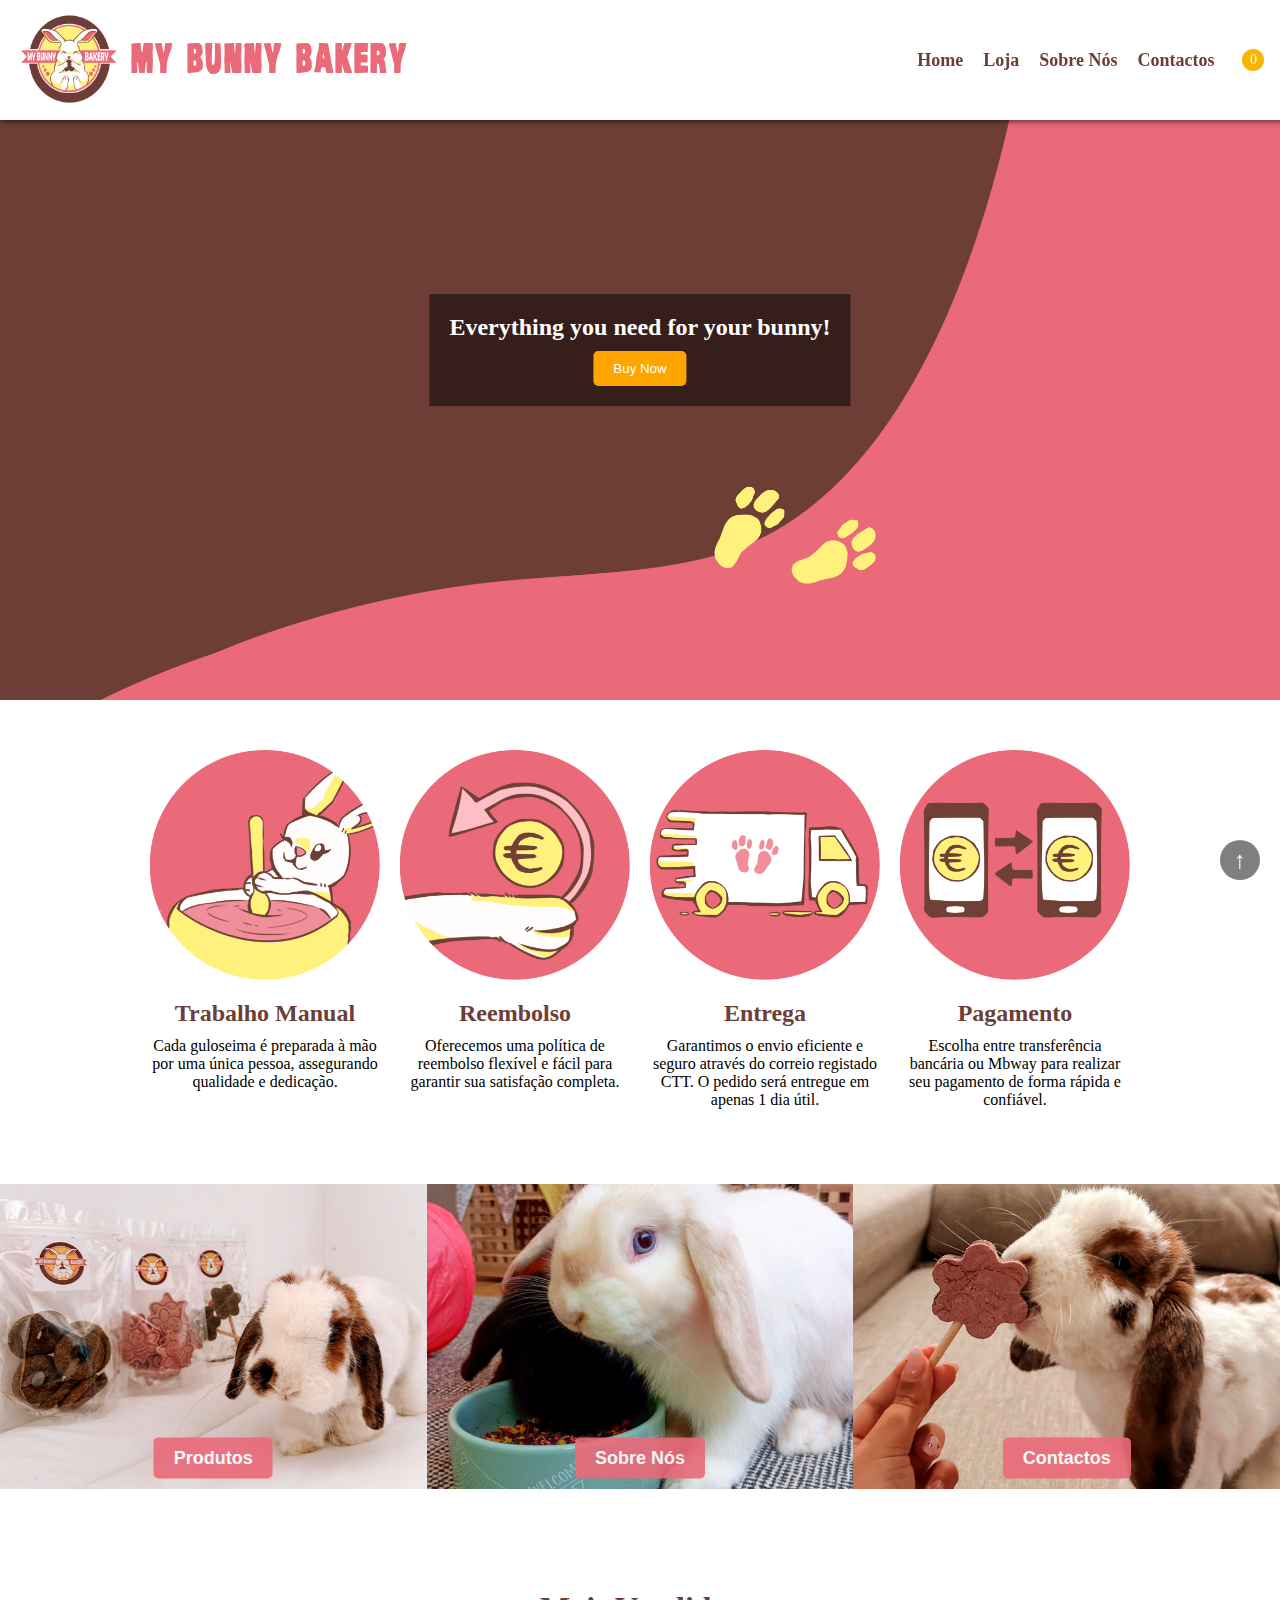
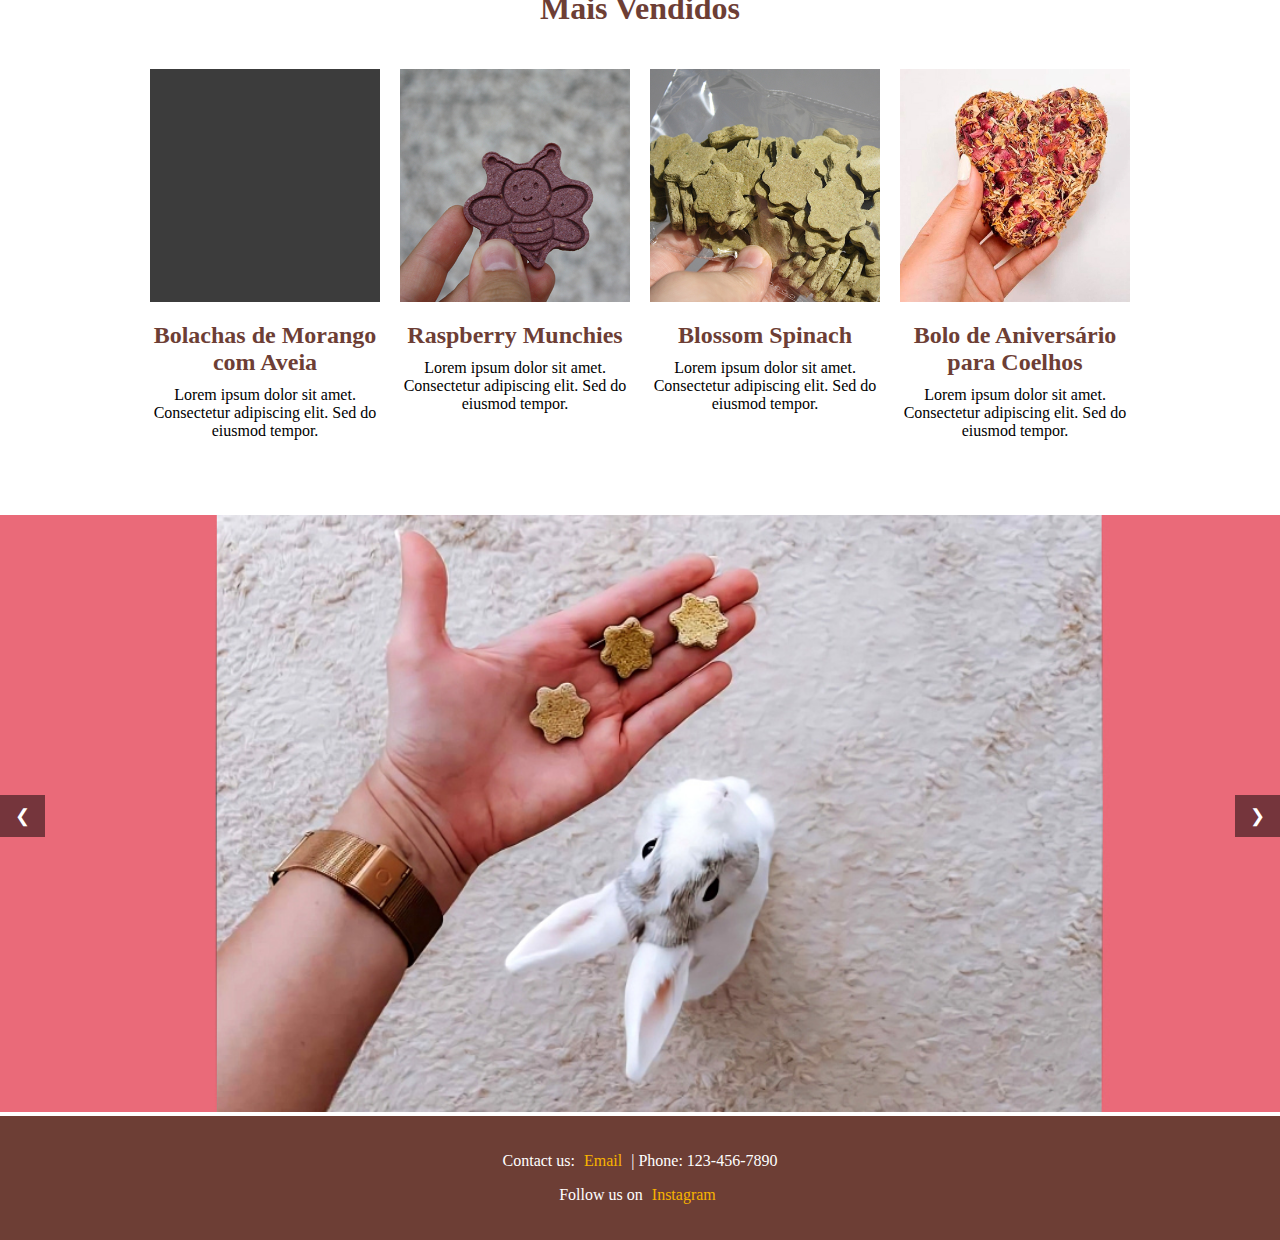
==== commit 034814de: "g" ====
--- a/index.html
+++ b/index.html
@@ -9,36 +9,44 @@
 </head>
 <body>
 
-    <div class="menu">
-        <div class="logo-container">
-            <img src="imgs/logo.png" alt="Logo" class="logo">
-            <h1 class="bakery-name">MY BUNNY BAKERY</h1>
+    <div class="menu-inteiro">
+        <div class="menu">
+            <div class="logo-container">
+                <img src="imgs/logo.png" alt="Logo" class="logo">
+                <h1 class="bakery-name">MY BUNNY BAKERY</h1>
+            </div>
+            <div class="nav-links">
+                <a href="index.html">Home</a>
+                <a href="products.html">Loja</a>
+                <a href="aboutus.html">Sobre Nós</a>
+                <a href="contacts.html">Contactos</a>
+            </div>
+            <div class="cart">
+                <i class="fa-solid fa-cart-shopping"></i>
+                <p id="count">0</p>
+            </div>
+            <div class="hamburger-menu" id="hamburger-menu">
+                <div class="line"></div>
+                <div class="line"></div>
+                <div class="line"></div>
+            </div>
+
         </div>
-        <div class="nav-links">
+        <div class="mobile-nav-links" id="mobile-nav-links">
             <a href="index.html">Home</a>
+            <hr>
             <a href="products.html">Loja</a>
+            <hr>
             <a href="aboutus.html">Sobre Nós</a>
+            <hr>
             <a href="contacts.html">Contactos</a>
-            <div class="cart-icon"></div>
+            <hr>
+            <div class="cart">
+                <i class="fa-solid fa-cart-shopping"></i>
+                <p id="count">0</p>
+            </div>
         </div>
-        <div class="hamburger-menu" id="hamburger-menu">
-            <div class="line"></div>
-            <div class="line"></div>
-            <div class="line"></div>
         </div>
-    </div>
-    <div class="mobile-nav-links" id="mobile-nav-links">
-        <a href="index.html">Home</a>
-        <hr>
-        <a href="products.html">Loja</a>
-        <hr>
-        <a href="aboutus.html">Sobre Nós</a>
-        <hr>
-        <a href="contacts.html">Contactos</a>
-        <hr>
-        <div class="cart-icon"></div>
-    </div>
-
     <div class="hero">
         <div class="hero-content">
             <h2>Everything you need for your bunny!</h2>
@@ -155,6 +163,8 @@
         </div>
         
         <script src="script.js"></script>
+        <script src="addtocart.js"></script>
+
 
 
 </body>
--- a/styles.css
+++ b/styles.css
@@ -22,6 +22,8 @@
         width: 100%; /* Ensure full width */
         margin-bottom: 20px; /* Add some space between images */
     }
+
+    
 
 }
 @media (max-width: 500px) {
@@ -78,7 +80,7 @@
 .menu {
     display: flex;
     align-items: center;
-    justify-content: space-between;
+    justify-content: space-between; /* Ensure items are spread across */
     background-color: white;
     padding: 10px 20px;
     width: 100%;
@@ -111,34 +113,61 @@
     font-size: 42px;
     color: #EA6A79;
     margin-left: 10px;
-    transition: font-size 0.3s; /* Adicionando transição para suavizar a mudança de tamanho */
-}
+    transition: font-size 0.3s; /* Adding transition for smooth size change */
+}
+
+
+.cart {
+    display: flex;
+    align-items: center;
+    padding: 7px 10px; /* Adjust padding to control space */
+    border-radius: 3px;
+    margin-right: 2%;
+}
+
+.cart i {
+    color: #f8b400;
+    font-size: 24px; /* Adjust icon size if necessary */
+}
+
+.cart p {
+    margin-left: 8px; /* Add margin between the icon and the count */
+    height: 22px;
+    width: 22px;
+    display: flex;
+    align-items: center;
+    justify-content: center;
+    border-radius: 22px;
+    background-color: #f8b400;
+    color: white;
+    font-size: 14px; /* Adjust font size if necessary */
+}
+
+.fa-solid {
+    color: #f8b400;
+}
+
+
+
 
 .nav-links {
     display: flex;
     align-items: center;
+    margin-left: auto; /* Move nav-links to the right */
 }
 
 .nav-links a {
     color: #6D3E35;
     text-decoration: none;
-    margin: 0 15px;
+    margin: 0 10px; /* Adjust margin to control space */
     font-size: 18px;
     font-weight: bold;
 }
 
 .nav-links a:hover {
-    text-decoration: underline;
-}
-
-.cart-icon {
-    width: 24px;
-    height: 24px;
-    background-color: rgb(161, 38, 38);
-    margin-left: 15px;
-    margin-right: 50px;
-    border-radius: 4px;
-}
+    color: #EA6A79;
+}
+
 
 .hamburger-menu {
     display: none;
@@ -153,7 +182,7 @@
 .hamburger-menu .line {
     width: 25px;
     height: 3px;
-    background-color: #333;
+    background-color: #6D3E35;
     margin: 4px 0;
 }
 
@@ -513,7 +542,6 @@
     flex: 1;
     padding-top: 120px; /* Adjust to make space for the fixed menu */
     padding-bottom: 70px; /* Adjust to make space for the fixed menu */
-
 }
 
 .contact-section {
@@ -522,14 +550,16 @@
     align-items: flex-start;
     padding: 50px;
     max-width: 1000px;
-    width:70%;
+    width: 100%; /* Adjusted for responsiveness */
     margin: 0 auto;
     border-radius: 8px;
+    box-sizing: border-box; /* Ensure padding is included in width calculation */
 }
 
 .contact-form {
     flex: 1;
     margin-right: 20px;
+    box-sizing: border-box; /* Ensure padding is included in width calculation */
 }
 
 .contact-form h2 {
@@ -548,7 +578,7 @@
     font-size: 16px;
     border: 1px solid #ccc;
     border-radius: 4px;
-    font-family:'Gill Sans', 'Gill Sans MT', Calibri, 'Trebuchet MS', sans-serif
+    font-family: 'Gill Sans', 'Gill Sans MT', Calibri, 'Trebuchet MS', sans-serif;
 }
 
 .contact-form textarea {
@@ -558,7 +588,7 @@
 
 .contact-form button {
     padding: 10px 20px;
-    background-color: rgb(161, 38, 38);
+    background-color: #EA6A79;
     color: white;
     border: none;
     cursor: pointer;
@@ -571,7 +601,6 @@
     margin-left: 20px; /* Add margin to separate it from the form */
 }
 
-
 .contact-info h2 {
     margin-bottom: 20px;
 }
@@ -589,13 +618,12 @@
 .contact-info ul li a {
     text-decoration: underline;
     font-weight: bold;
-    color: brown;
+    color: #EA6A79;
 }
 
 .contact-info ul li {
     list-style-type: none; /* Removes the default bullet */
 }
-
 
 /* Responsive adjustments */
 @media (max-width: 768px) {
@@ -606,60 +634,99 @@
     
     .contact-form,
     .contact-info {
-        margin-bottom: 30px;
-    }
-}
-
-@media (max-width: 768px) {
-    .product-list {
-        grid-template-columns: repeat(2, 1fr); /* Alterando para duas colunas em telas menores */
-    }
-}
-
-@media (max-width: 480px) {
-    .product-list {
-        grid-template-columns: 1fr; /* Uma coluna em telas muito pequenas */
-        width: 90%; /* Ajustando largura para ocupar mais da largura disponível */
-    }
-
-    .search-bar {
-        flex-direction: column; /* Mudando para layout de coluna para melhor ajuste em telas estreitas */
-        align-items: center;
-    }
-
-    .search-bar select {
-        margin-left: 0; /* Removendo margem à esquerda para compactar melhor */
-        margin-top: 10px; /* Adicionando margem superior entre elementos */
-    }
-
-    .search-bar button {
-        margin: 10px 0 0 0; /* Ajustando margens para melhor espaçamento */
-    }
-
-    .pagination {
-        margin-top: 20px; /* Mantendo margem superior para a paginação */
-        flex-wrap: wrap; /* Garantindo que os botões de paginação quebrem corretamente */
-    }
-
-    .pagination button {
-        margin: 5px; /* Ajustando margens para melhor espaçamento */
-    }
-
-    .overlay-content {
-        flex-direction: column; /* Mudando para layout de coluna para melhor ajuste do conteúdo na sobreposição */
-        text-align: center; /* Centralizando conteúdo na sobreposição */
-    }
-
-    .overlay img {
-        max-width: 100%; /* Ajustando imagem para ocupar a largura disponível */
-        max-height: 300px; /* Limitando altura máxima para a sobreposição */
-    }
-
-    .overlay-text {
-        max-width: 100%; /* Garantindo que o texto na sobreposição ocupe a largura disponível */
-        overflow-y: auto; /* Adicionando rolagem vertical se o conteúdo exceder a altura */
-    }
-}
+        width: 100%; /* Ensure both sections take full width on small screens */
+        margin-right: 0; /* Reset margin */
+        margin-left: 0; /* Reset margin */
+    }
+    
+    .contact-form {
+        margin-bottom: 20px; /* Add some spacing between form and info */
+    }
+}
+
+
+.product-item {
+    text-align: center; /* Ensure product items are centered */
+    margin-bottom: 20px; /* Add space between product items */
+}
+
+.product-item button {
+    display: block;
+    padding: 15px 20px; /* Adjust padding for larger clickable area */
+    background-color: #EA6A79;
+    color: white;
+    font-weight: bold;
+    border: none;
+    cursor: pointer;
+    transition: background-color 0.3s ease;
+    margin: 0 auto; /* Center the button horizontally */
+}
+
+.product-item button:hover {
+    background-color: #6D3E35;
+}
+
+
+.product-item h3 {
+    color: #6D3E35;
+    margin-bottom: 10px; /* Add space below heading */
+}
+
+.product-item img {
+    max-width: 100%;
+    height: auto;
+    max-height: 250px;
+    margin-bottom: 10px; /* Add space below image */
+}
+
+.overlay {
+    display: none;
+    position: fixed;
+    top: 0;
+    left: 0;
+    width: 100%;
+    height: 100%;
+    background: rgba(0, 0, 0, 0.8);
+    justify-content: center;
+    align-items: center;
+    z-index: 1000;
+    padding: 20px;
+    box-sizing: border-box;
+}
+
+.overlay-content {
+    background: white;
+    padding: 20px;
+    border-radius: 10px;
+    max-width: 800px;
+    width: 100%;
+    display: flex;
+    gap: 20px;
+    align-items: center;
+}
+
+.overlay img {
+    max-width: 50%;
+    max-height: 400px;
+}
+
+.overlay-text {
+    max-width: 50%;
+    overflow-y: auto;
+    font-size: 14px;
+}
+
+.close-button {
+    position: absolute;
+    top: 20px;
+    right: 20px;
+    background: none;
+    border: none;
+    color: white;
+    font-size: 50px;
+    cursor: pointer;
+}
+
 
     .product-item {
         text-align: center;
@@ -668,7 +735,7 @@
     .product-item button {
         display: block;
         width: 50%;
-        max-width: 200px;
+        max-width: 400px;
         padding: 10px 20px;
         background-color: #EA6A79;
         color: white;
@@ -751,12 +818,7 @@
 
 
 
-    body {
-        font-family: Arial, sans-serif;
-        margin: 0;
-        padding: 0;
-        background-color: #f9f9f9;
-    }
+ 
     .container2 {
         padding: 20px;
         max-width: 1100px;
@@ -828,4 +890,191 @@
             order: unset;
             margin-left: 0;
         }
-    }+        .header {
+            margin-bottom: 20px;
+            margin-top: 30%;
+        }
+    }
+
+.containerproduct {
+    display: flex;
+    align-items: center;
+    justify-content: center;
+    flex-direction: column;
+    margin: 0;
+    padding: 0;
+    box-sizing: border-box;
+    font-family: 'poppins', sans-serif;
+    font-size: 18px;
+    padding-top: 9%;
+}
+
+
+    .container3{
+        display: flex;
+        width: 70%;
+        margin-bottom: 30px;
+    }
+    #root{
+        width: 60%;
+        display: grid;
+        grid-template-columns: repeat(2, 1fr);
+        grid-gap: 20px;
+    }
+    .sidebar{
+        width: 40%;
+        border-radius: 5px;
+        background-color: #eee;
+        margin-left: 20px;
+        padding: 15px;
+        text-align: center;
+    }
+    .head{
+        background-color: #EA6A79;
+        border-radius: 3px;
+        height: 40px;
+        padding: 10px;
+        margin-bottom: 20px;
+        color: white;
+        display: flex;
+        align-items: center;
+    }
+    .foot{
+        display: flex;
+        justify-content: space-between;
+        margin: 20px 0px;
+        padding: 10px 0px;
+        border-top: 1px solid #6D3E35;
+    }
+    .box {
+        display: flex;
+        flex-direction: column;
+        align-items: center;
+        justify-content: space-between;
+        border: 1px solid #EA6A79;
+        border-radius: 5px;
+        padding: 15px;
+        /* Ensure enough height to contain all elements */
+        min-height: 350px; /* Adjust as necessary */
+    }
+    
+    .img-box {
+        width: 100%;
+        height: 180px;
+        display: flex;
+        align-items: center;
+        justify-content: center;
+    }
+    
+    .images {
+        max-width: 90%;
+        max-height: 90%;
+        object-fit: cover;
+        object-position: center;
+    }
+    
+    .bottom {
+        margin-top: 20px;
+        width: 100%;
+        text-align: center;
+        display: flex;
+        flex-direction: column;
+        align-items: center;
+    }
+    
+    .bottom-content {
+        flex: 1; /* Allow content to expand */
+        display: flex;
+        flex-direction: column;
+        justify-content: center;
+        align-items: center;
+    }
+    
+    .containerproduct h2 {
+        font-size: 20px;
+        color: red;
+    }
+    
+    .bottom button, .pagination button {
+        width: 100%; /* Ensure button width matches container */
+        border: none;
+        border-radius: 5px;
+        background-color: #EA6A79;
+        padding: 10px 25px; /* Increase padding for better button appearance */
+        cursor: pointer;
+        color: white;
+        font-size: 18px;
+    }
+    
+    .bottom button:hover, .pagination button {
+        background-color: #6D3E35;
+    }
+    
+    .cart-item{
+        display: flex;
+        align-items: center;
+        justify-content: space-between;
+        padding: 10px;
+        background-color: white;
+        border-bottom: 1px solid #aaa;
+        border-radius: 3px;
+        margin: 10px 10px;
+    }
+    .row-img{
+        width: 50px;
+        height: 50px;
+        border-radius: 50px;
+        border: 1px solid #EA6A79;
+        display: flex;
+        align-items: center;
+        justify-content: center;
+    }
+    .rowimg{
+        max-width: 43px;
+        max-height: 43px;
+        border-radius: 50%;
+    }
+    .fa-trash:hover{
+        cursor: pointer;
+        color: #6D3E35;
+    }
+    
+    /* existing CSS remains the same */
+    .search-bar {
+        width: 70%;
+        margin: 20px 0;
+        display: flex;
+        justify-content: space-between;
+        align-items: center;
+    }
+    .search-bar input {
+        width: 60%;
+        padding: 10px;
+        border: 1px solid #ccc;
+        border-radius: 3px;
+    }
+    .search-bar select {
+        width: 35%;
+        padding: 10px;
+        border: 1px solid #ccc;
+        border-radius: 3px;
+    }
+    .pagination {
+        width: 70%;
+        display: flex;
+        justify-content: space-between;
+        margin-bottom: 30px;
+    }
+    .pagination button {
+        padding: 10px 20px;
+        background-color: #EA6A79;
+        border: none;
+        border-radius: 3px;
+        cursor: pointer;
+        color: white;
+    }
+    .pagination button:hover {
+        background-color: #6D3E35;
+    }
+    
+    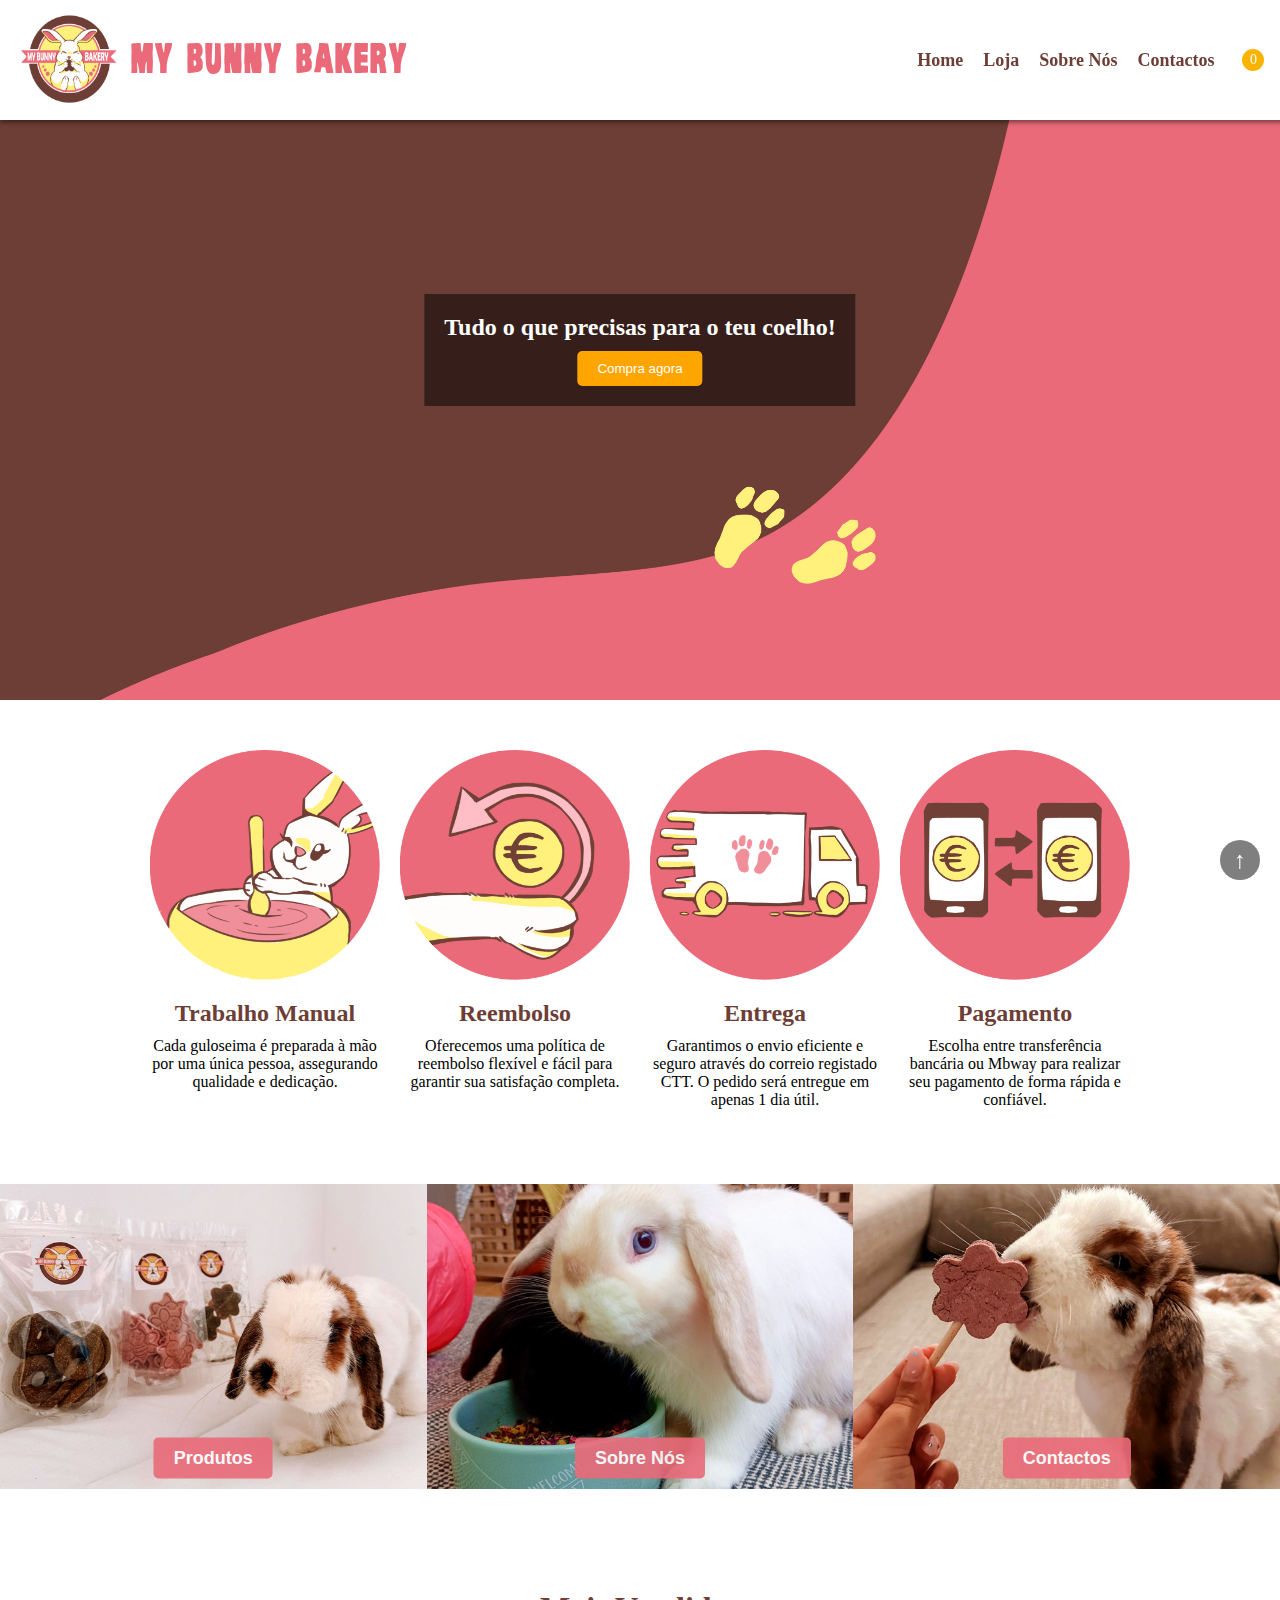
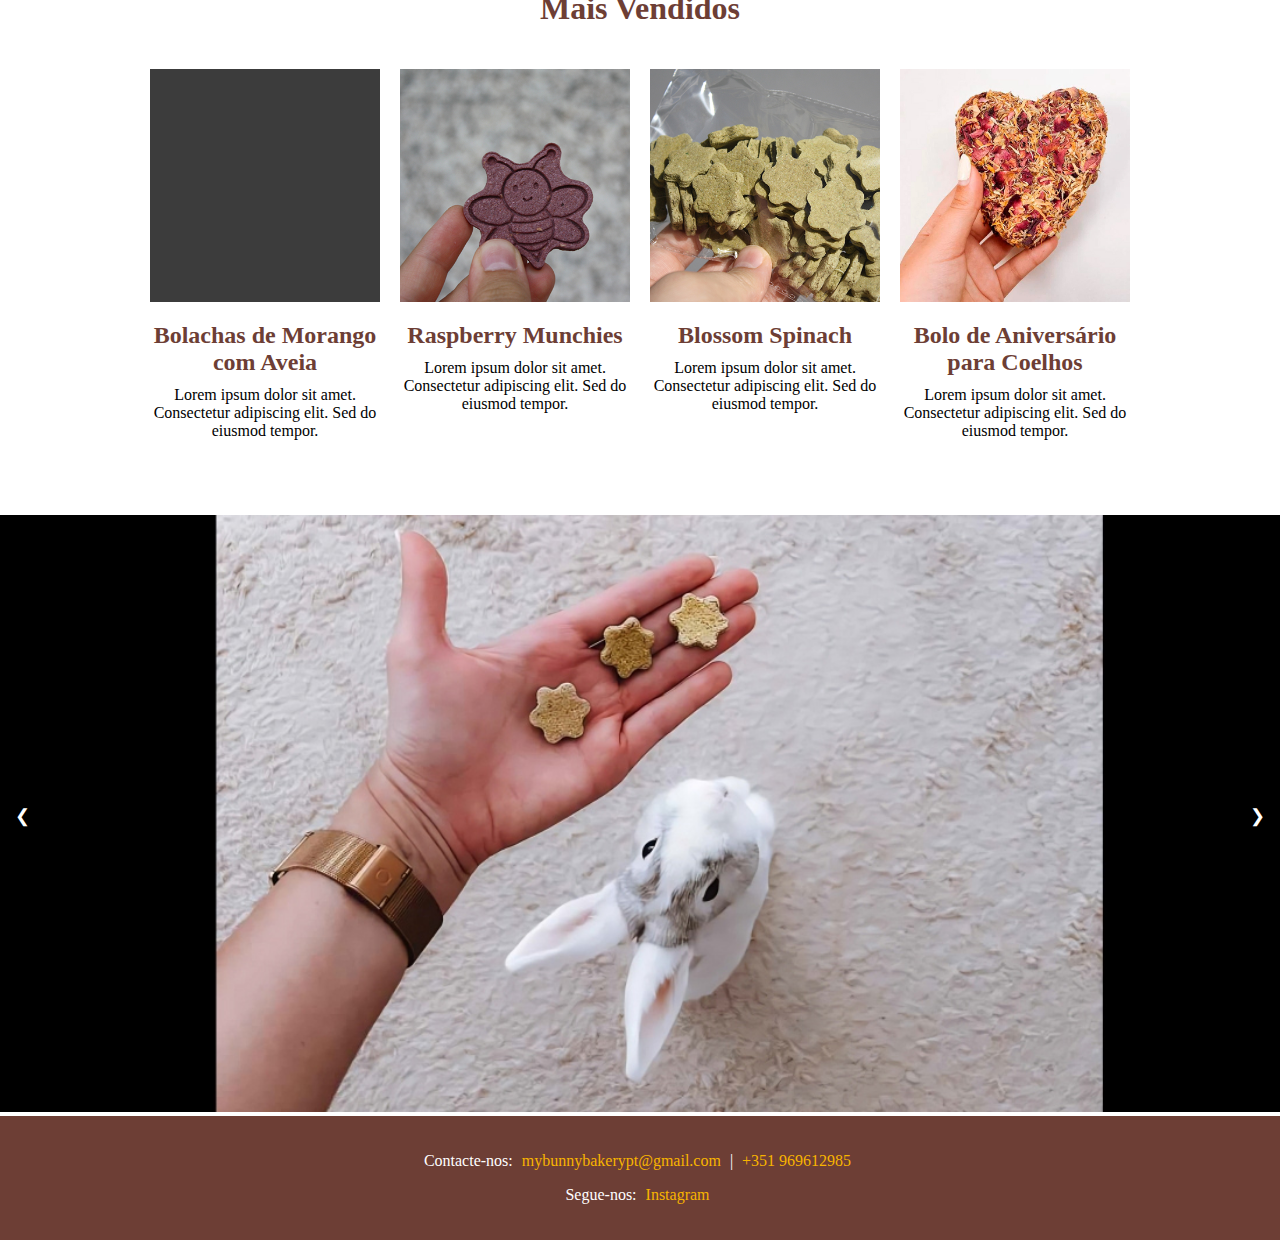
==== commit 530ddb85: "<" ====
--- a/index.html
+++ b/index.html
@@ -49,8 +49,8 @@
         </div>
     <div class="hero">
         <div class="hero-content">
-            <h2>Everything you need for your bunny!</h2>
-            <button onclick="location.href='products.html'">Buy Now</button>
+            <h2>Tudo o que precisas para o teu coelho!</h2>
+            <button onclick="location.href='products.html'">Compra agora</button>
         </div>
     </div>
        
@@ -153,8 +153,8 @@
 
         <footer>
             <div class="footer-container">
-                <p>Contact us: <a href="contact.html">Email</a> | Phone: 123-456-7890</p>
-                <p>Follow us on <a href="https://www.instagram.com/youraccount" target="_blank">Instagram</a></p>
+                <p>Contacte-nos: <a href="contact.html">mybunnybakerypt@gmail.com</a> | <a href="contact.html">+351 969612985</a> </p>
+                <p>Segue-nos: <a href="https://www.instagram.com/mybunnybakery.pt?igsh=MWVvNWp2bno4aXVqaw==" target="_blank">Instagram</a></p>
             </div>
         </footer>
 
--- a/styles.css
+++ b/styles.css
@@ -52,8 +52,8 @@
     }
 
     .image-wrapper {
-        width: 100%; /* Ensure full width */
-        margin-bottom: 20px; /* Add some space between images */
+        width: 100%; 
+        margin-bottom: 20px; 
     }
 }
 
@@ -64,7 +64,6 @@
     src: local('VTC-KomikaHeadLinerTwo Bold'), url('VTC-KreepyKomikaTwo-Bold.woff') format('woff');
     }
 
-/* Original CSS for other screen sizes */
 html, body {
     margin: 0;
     padding: 0;
@@ -180,8 +179,8 @@
 }
 
 .hamburger-menu .line {
-    width: 25px;
-    height: 3px;
+    width: 23px;
+    height: 2px;
     background-color: #6D3E35;
     margin: 4px 0;
 }
@@ -190,7 +189,7 @@
     display: none;
     flex-direction: column;
     position: fixed; /* Muda de absolute para fixed */
-    top: 120px; /* Ajuste conforme necessário para posicionar corretamente */
+    top: 15%; /* Ajuste conforme necessário para posicionar corretamente */
     left: 0;
     right: 0;
     background-color: white;
@@ -220,6 +219,9 @@
 }
 
 @media (max-width: 768px) {
+    .menu {
+        padding: 5px 10px;
+    }
     .nav-links {
         display: none;
     }
@@ -227,6 +229,14 @@
     .hamburger-menu {
         display: flex;
     }
+    .cart {
+        display: none;
+    }
+    .logo {
+        height: 80px;
+        width: 80px;}
+    .bakery-name {
+       font-size: 35px;}
 }
 
 
@@ -522,10 +532,7 @@
     width: 100%; /* Utiliza toda a largura da coluna da grid */
 }
 
-.pagination {
-    margin-top: 20px;
-    text-align: center; /* Centraliza os botões de paginação */
-}
+
 
 .pagination button {
     padding: 10px 20px;
@@ -534,13 +541,14 @@
     cursor: pointer;
 }
 
+
 .contact-container {
     display: flex;
     align-items: center;
     justify-content: center;
     width: 100%;
     flex: 1;
-    padding-top: 120px; /* Adjust to make space for the fixed menu */
+    padding-top: 90px; /* Adjust to make space for the fixed menu */
     padding-bottom: 70px; /* Adjust to make space for the fixed menu */
 }
 
@@ -629,7 +637,7 @@
 @media (max-width: 768px) {
     .contact-section {
         flex-direction: column;
-        padding: 30px;
+        padding: 10px;
     }
     
     .contact-form,
@@ -686,7 +694,6 @@
     left: 0;
     width: 100%;
     height: 100%;
-    background: rgba(0, 0, 0, 0.8);
     justify-content: center;
     align-items: center;
     z-index: 1000;
@@ -714,6 +721,9 @@
     max-width: 50%;
     overflow-y: auto;
     font-size: 14px;
+}
+.overlay-text h2, .overlay-text strong {
+    color: #6D3E35;
 }
 
 .close-button {
@@ -726,6 +736,32 @@
     font-size: 50px;
     cursor: pointer;
 }
+
+@media (max-width: 768px) {
+    .overlay {
+        display: flex;
+        flex-direction: column;
+        overflow-y: auto;
+        padding: 20px;
+    }
+
+    .overlay-content {
+        flex-direction: column;
+        max-height: 100%;
+    }
+
+    .overlay img {
+        max-width: 100%;
+        margin-bottom: 20px;
+    }
+
+    .overlay-text {
+        max-width: 100%;
+        overflow-y: auto;
+    }
+
+}
+
 
 
     .product-item {
@@ -823,10 +859,10 @@
         padding: 20px;
         max-width: 1100px;
         margin: auto;
+        margin-top: 10%;
     }
     .header {
         margin-bottom: 20px;
-        margin-top: 13%;
     }
     .header h2 {
         margin: 0;
@@ -892,7 +928,7 @@
         }
         .header {
             margin-bottom: 20px;
-            margin-top: 30%;
+            margin-top: 12%;
         }
     }
 
@@ -904,177 +940,256 @@
     margin: 0;
     padding: 0;
     box-sizing: border-box;
-    font-family: 'poppins', sans-serif;
     font-size: 18px;
     padding-top: 9%;
 }
 
-
-    .container3{
-        display: flex;
-        width: 70%;
-        margin-bottom: 30px;
-    }
-    #root{
-        width: 60%;
-        display: grid;
-        grid-template-columns: repeat(2, 1fr);
-        grid-gap: 20px;
-    }
-    .sidebar{
-        width: 40%;
-        border-radius: 5px;
-        background-color: #eee;
-        margin-left: 20px;
-        padding: 15px;
-        text-align: center;
-    }
-    .head{
-        background-color: #EA6A79;
-        border-radius: 3px;
-        height: 40px;
-        padding: 10px;
-        margin-bottom: 20px;
-        color: white;
-        display: flex;
-        align-items: center;
-    }
-    .foot{
-        display: flex;
-        justify-content: space-between;
-        margin: 20px 0px;
-        padding: 10px 0px;
-        border-top: 1px solid #6D3E35;
-    }
-    .box {
-        display: flex;
+.container3 {
+    display: flex;
+    width: 70%;
+    margin-bottom: 30px;
+}
+
+#root {
+    width: 60%;
+    display: grid;
+    grid-template-columns: repeat(2, 1fr);
+    grid-gap: 20px;
+}
+
+
+.sidebar {
+    width: 80%; /* Ajustado para 80% para ocupar mais espaço */
+    max-width: 300px; /* Definindo um tamanho máximo para a barra lateral */
+    margin: 20px auto; /* Centraliza a barra lateral horizontalmente */
+    padding: 15px;
+    border-radius: 5px;
+    background-color: #eee;
+    text-align: center;
+}
+
+.head {
+    border-radius: 3px;
+    height: 40px;
+    padding: 10px;
+    margin-bottom: 20px;
+    color: #6D3E35;
+    font-size: 24px;
+    font-weight: bolder;
+    display: flex;
+    align-items: center;
+}
+
+.foot {
+    display: flex;
+    justify-content: space-between;
+    margin: 20px 0px;
+    padding: 10px 0px;
+    border-top: 1px solid #6D3E35;
+}
+
+.box {
+    display: flex;
+    flex-direction: column;
+    align-items: center;
+    justify-content: space-between;
+    border: 1px solid #EA6A79;
+    border-radius: 5px;
+    padding: 15px;
+    /* Ensure enough height to contain all elements */
+    min-height: 350px; /* Adjust as necessary */
+}
+
+.img-box {
+    width: 100%;
+    height: 180px;
+    display: flex;
+    align-items: center;
+    justify-content: center;
+}
+
+.images {
+    max-width: 90%;
+    max-height: 90%;
+    object-fit: cover;
+    object-position: center;
+}
+
+.bottom {
+    margin-top: 20px;
+    width: 100%;
+    text-align: center;
+    display: flex;
+    flex-direction: column;
+    align-items: center;
+}
+
+.bottom-content {
+    flex: 1;
+    display: flex;
+    flex-direction: column;
+    justify-content: center;
+    align-items: center;
+}
+
+.containerproduct h2 {
+    font-size: 20px;
+    color: red;
+}
+
+.bottom button,
+.pagination button {
+    width: 80%;
+    border: none;
+    border-radius: 5px;
+    background-color: #EA6A79;
+    padding: 10px 25px;
+    cursor: pointer;
+    color: white;
+    font-size: 16px;
+    margin-top: 10px; /* Add space between buttons */
+}
+
+.bottom button:hover,
+.pagination button:hover {
+    background-color: #6D3E35;
+}
+
+.cart-item {
+    display: flex;
+    align-items: center;
+    justify-content: space-between;
+    padding: 10px;
+    background-color: white;
+    border-bottom: 1px solid #aaa;
+    border-radius: 3px;
+    margin: 10px 10px;
+}
+
+
+.row-img {
+    width: 55px;
+    height: 55px;
+    border-radius: 10px;
+    display: flex;
+    align-items: center;
+    justify-content: center;
+}
+
+.rowimg {
+    max-width: 43px;
+    max-height: 43px;
+    border-radius: 50%;
+}
+
+.fa-trash:hover {
+    cursor: pointer;
+    color: #6D3E35;
+}
+
+/* existing CSS remains the same */
+.search-bar {
+    width: 70%;
+    margin: 20px 0;
+    display: flex;
+    justify-content: space-between;
+    align-items: center;
+}
+
+.search-bar input {
+    width: 60%;
+    padding: 10px;
+    border: 1px solid #ccc;
+    border-radius: 3px;
+}
+
+.search-bar select {
+    width: 35%;
+    padding: 10px;
+    border: 1px solid #ccc;
+    border-radius: 3px;
+}
+
+.pagination {
+    width: 42%;
+    margin-right: 28.5%;
+    display: flex;
+    justify-content: flex-start; /* Aligns items to the left */
+    margin-bottom: 30px;
+}
+
+
+.pagination button:hover {
+    background-color: #6D3E35;
+}
+
+.sidebar button {
+    padding: 8px 16px; /* Adjusted padding for a more compact button */
+    background-color: #EA6A79;
+    border: none;
+    border-radius: 3px;
+    cursor: pointer;
+    color: #fff;
+    font-weight: bold;
+    display: block;
+    text-align: left;
+    margin-bottom: 8px; /* Slightly reduced margin between buttons */
+    font-size: 16px; /* Adjust font size to make text more readable */
+    line-height: 1.4; /* Improved line height for better readability */
+}
+
+.sidebar button:hover {
+    background-color: #6D3E35;
+}
+
+@media (max-width: 768px) {
+    .containerproduct {
+        padding-top: 23%;
+        font-size: 16px;
+    }
+
+    .container3 {
         flex-direction: column;
         align-items: center;
-        justify-content: space-between;
-        border: 1px solid #EA6A79;
-        border-radius: 5px;
-        padding: 15px;
-        /* Ensure enough height to contain all elements */
-        min-height: 350px; /* Adjust as necessary */
-    }
+        width: 100%;
+    }
+
+        #root {
+            width: 100%; /* Take full width of the viewport */
+            display: flex;
+            flex-direction: column;
+            align-items: center; /* Center items horizontally */
+            justify-content: center; /* Center items vertically */
+        }
     
-    .img-box {
+        #root {
+            grid-template-columns: 1fr; /* Change to one column layout */
+            grid-gap: 10px; /* Adjust grid gap as needed */
+        }
+ 
+    
+
+    .sidebar {
+        width: 80%; /* Ajustado para 80% para ocupar mais espaço */
+        max-width: 100%; /* Define a largura máxima para ocupar a largura total da tela */
+        margin: 20px 0;
+    }
+    .pagination {
         width: 100%;
-        height: 180px;
         display: flex;
-        align-items: center;
         justify-content: center;
-    }
+        margin-bottom: 30px;
+    }
+
+    .pagination {
+        margin-right: 0px;}
     
-    .images {
-        max-width: 90%;
-        max-height: 90%;
-        object-fit: cover;
-        object-position: center;
-    }
-    
-    .bottom {
-        margin-top: 20px;
-        width: 100%;
-        text-align: center;
-        display: flex;
-        flex-direction: column;
-        align-items: center;
-    }
-    
-    .bottom-content {
-        flex: 1; /* Allow content to expand */
-        display: flex;
-        flex-direction: column;
-        justify-content: center;
-        align-items: center;
-    }
-    
-    .containerproduct h2 {
-        font-size: 20px;
-        color: red;
-    }
-    
-    .bottom button, .pagination button {
-        width: 100%; /* Ensure button width matches container */
-        border: none;
-        border-radius: 5px;
-        background-color: #EA6A79;
-        padding: 10px 25px; /* Increase padding for better button appearance */
-        cursor: pointer;
-        color: white;
-        font-size: 18px;
-    }
-    
-    .bottom button:hover, .pagination button {
-        background-color: #6D3E35;
-    }
-    
-    .cart-item{
-        display: flex;
-        align-items: center;
-        justify-content: space-between;
-        padding: 10px;
-        background-color: white;
-        border-bottom: 1px solid #aaa;
-        border-radius: 3px;
-        margin: 10px 10px;
-    }
-    .row-img{
-        width: 50px;
-        height: 50px;
-        border-radius: 50px;
-        border: 1px solid #EA6A79;
-        display: flex;
-        align-items: center;
-        justify-content: center;
-    }
-    .rowimg{
-        max-width: 43px;
-        max-height: 43px;
-        border-radius: 50%;
-    }
-    .fa-trash:hover{
-        cursor: pointer;
-        color: #6D3E35;
-    }
-    
-    /* existing CSS remains the same */
-    .search-bar {
-        width: 70%;
-        margin: 20px 0;
-        display: flex;
-        justify-content: space-between;
-        align-items: center;
-    }
-    .search-bar input {
-        width: 60%;
-        padding: 10px;
-        border: 1px solid #ccc;
-        border-radius: 3px;
-    }
-    .search-bar select {
-        width: 35%;
-        padding: 10px;
-        border: 1px solid #ccc;
-        border-radius: 3px;
-    }
-    .pagination {
-        width: 70%;
-        display: flex;
-        justify-content: space-between;
-        margin-bottom: 30px;
-    }
-    .pagination button {
-        padding: 10px 20px;
-        background-color: #EA6A79;
-        border: none;
-        border-radius: 3px;
-        cursor: pointer;
-        color: white;
-    }
-    .pagination button:hover {
-        background-color: #6D3E35;
-    }
-    
-    +
+    .box {
+        width: 90%;
+    }
+
+    .close-button {
+        color:#6D3E35;
+    }
+}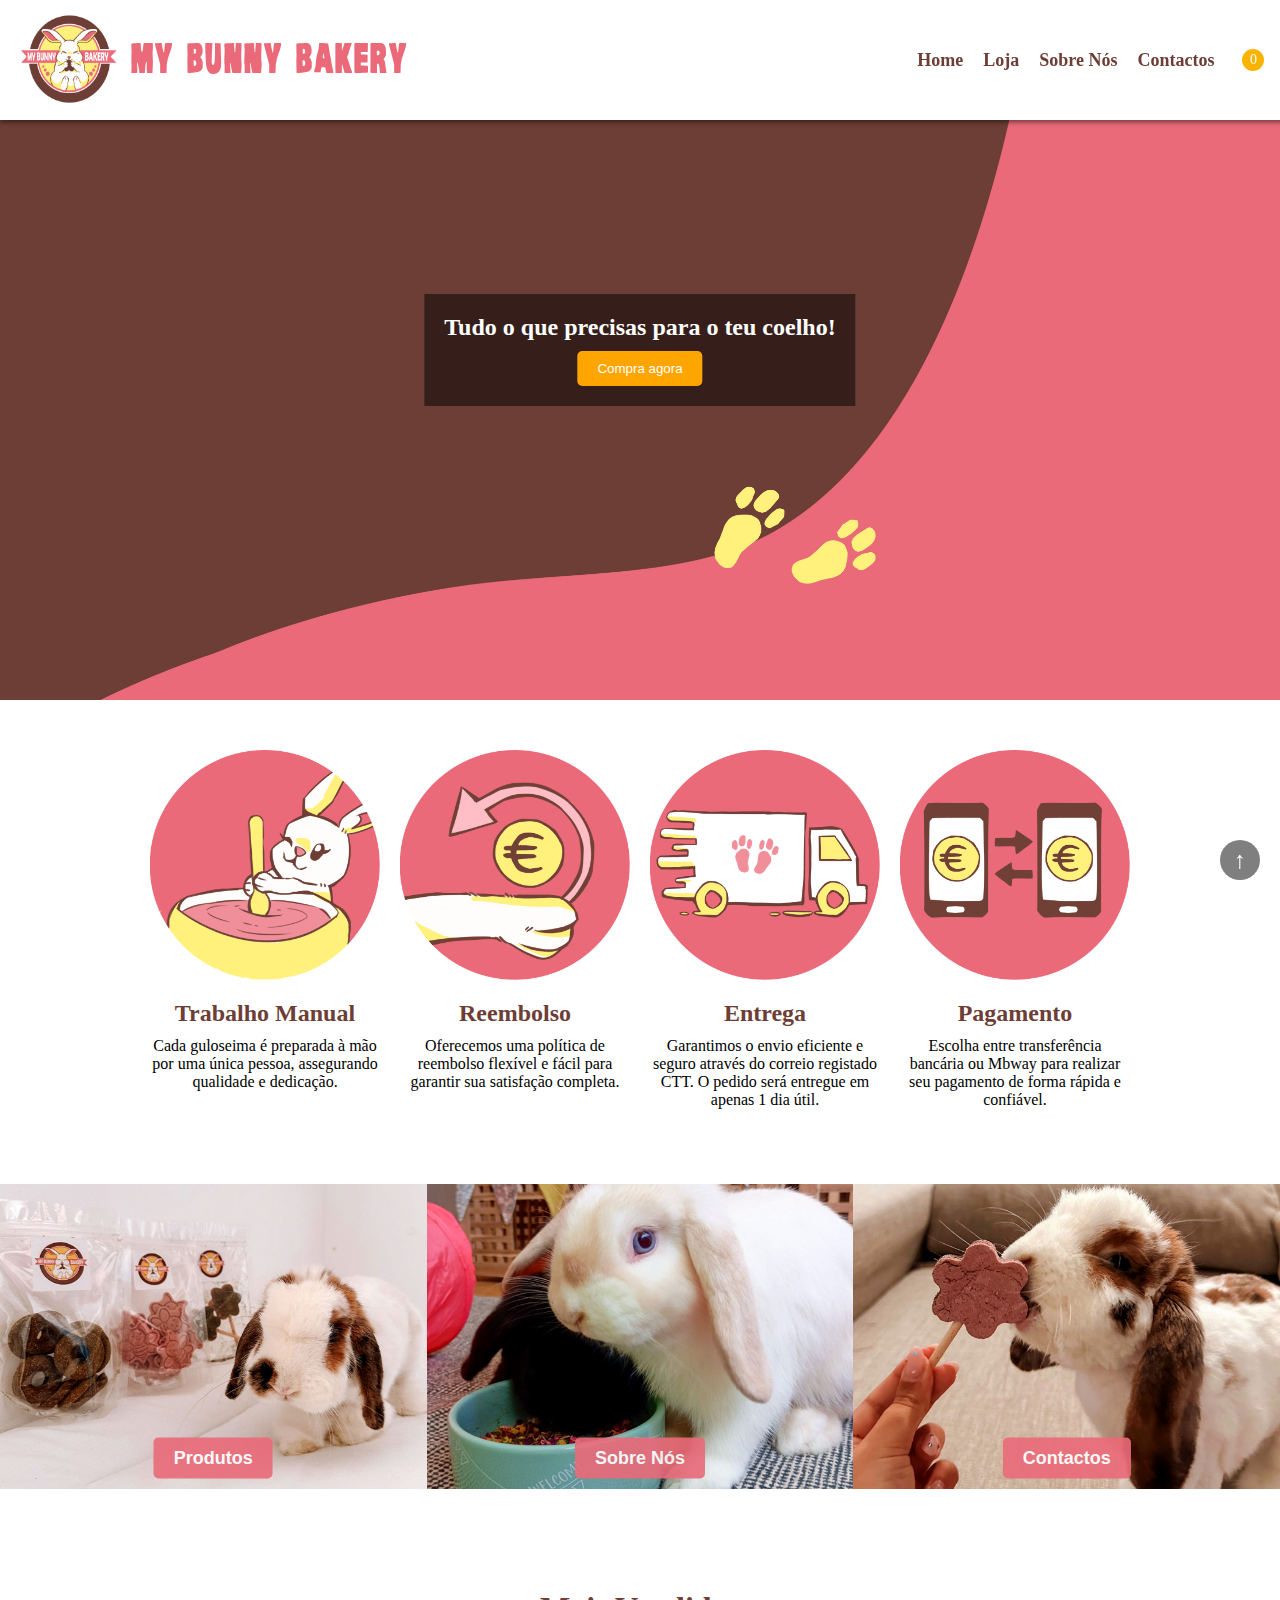
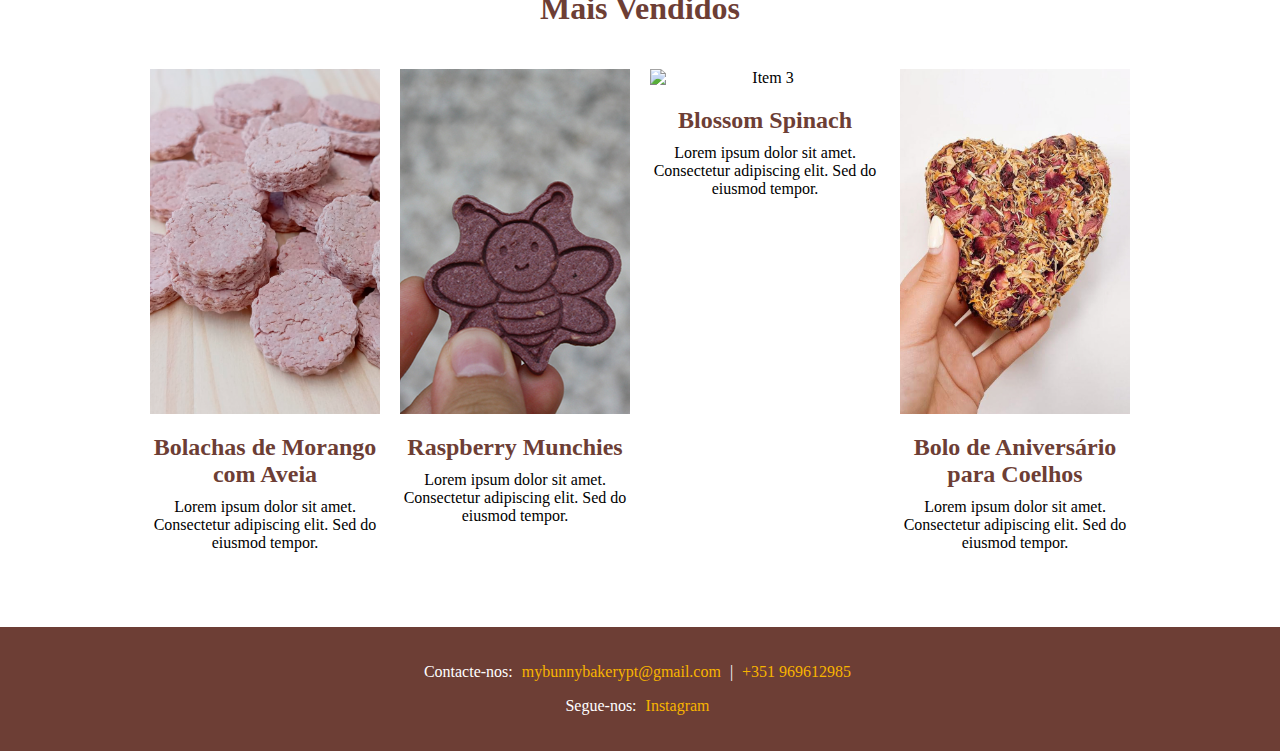
==== commit 0c36602b: "a" ====
--- a/index.html
+++ b/index.html
@@ -101,7 +101,7 @@
         <div class="container">
             <div class="column">
                 <div class="column-content">
-                    <img src="imgs/product8.jpg" alt="Item 1">
+                    <img src="imgs/product8.png" alt="Item 1">
                     <h2>Bolachas de Morango com Aveia</h2>
                     <p>Lorem ipsum dolor sit amet. Consectetur adipiscing elit. Sed do eiusmod tempor.</p>
                 </div>
@@ -115,7 +115,7 @@
             </div>
             <div class="column">
                 <div class="column-content">
-                    <img src="imgs/product2.jpg" alt="Item 3">
+                    <img src="imgs/product2.png" alt="Item 3">
                     <h2>Blossom Spinach</h2>
                     <p>Lorem ipsum dolor sit amet. Consectetur adipiscing elit. Sed do eiusmod tempor.</p>
                 </div>
@@ -132,24 +132,27 @@
         
         
 
-    <div class="gallery">
-        <div class="gallery-container">
-            <div class="slide">
-                <img src="imgs/gallery1.jpg" alt="Image 1">
-            </div>
-            <div class="slide">
-                <img src="imgs/gallery2.jpg" alt="Image 2">
-            </div>
-            <div class="slide">
-                <img src="imgs/gallery3.jpg" alt="Image 3">
-            </div>
-            <div class="slide">
-                <img src="imgs/gallery4.jpg" alt="Image 4">
-            </div>
+<!-- 
+<div class="gallery">
+    <div class="gallery-container">
+        <div class="slide">
+            <img src="imgs/gallery1.jpg" alt="Image 1">
         </div>
-        <button class="prev" onclick="moveSlide(-1)">&#10094;</button>
-        <button class="next" onclick="moveSlide(1)">&#10095;</button>
+        <div class="slide">
+            <img src="imgs/gallery2.jpg" alt="Image 2">
+        </div>
+        <div class="slide">
+            <img src="imgs/gallery3.jpg" alt="Image 3">
+        </div>
+        <div class="slide">
+            <img src="imgs/gallery4.jpg" alt="Image 4">
+        </div>
     </div>
+    <button class="prev" onclick="moveSlide(-1)">&#10094;</button>
+    <button class="next" onclick="moveSlide(1)">&#10095;</button>
+</div>
+-->
+
 
         <footer>
             <div class="footer-container">
--- a/styles.css
+++ b/styles.css
@@ -638,6 +638,7 @@
     .contact-section {
         flex-direction: column;
         padding: 10px;
+        margin-top: 7%;
     }
     
     .contact-form,
@@ -653,39 +654,6 @@
 }
 
 
-.product-item {
-    text-align: center; /* Ensure product items are centered */
-    margin-bottom: 20px; /* Add space between product items */
-}
-
-.product-item button {
-    display: block;
-    padding: 15px 20px; /* Adjust padding for larger clickable area */
-    background-color: #EA6A79;
-    color: white;
-    font-weight: bold;
-    border: none;
-    cursor: pointer;
-    transition: background-color 0.3s ease;
-    margin: 0 auto; /* Center the button horizontally */
-}
-
-.product-item button:hover {
-    background-color: #6D3E35;
-}
-
-
-.product-item h3 {
-    color: #6D3E35;
-    margin-bottom: 10px; /* Add space below heading */
-}
-
-.product-item img {
-    max-width: 100%;
-    height: auto;
-    max-height: 250px;
-    margin-bottom: 10px; /* Add space below image */
-}
 
 .overlay {
     display: none;
@@ -761,8 +729,6 @@
     }
 
 }
-
-
 
     .product-item {
         text-align: center;
@@ -928,7 +894,7 @@
         }
         .header {
             margin-bottom: 20px;
-            margin-top: 12%;
+            margin-top: 25%;
         }
     }
 
@@ -1002,7 +968,7 @@
 
 .img-box {
     width: 100%;
-    height: 180px;
+    height: 230px;
     display: flex;
     align-items: center;
     justify-content: center;
@@ -1078,7 +1044,6 @@
 
 .rowimg {
     max-width: 43px;
-    max-height: 43px;
     border-radius: 50%;
 }
 
@@ -1144,7 +1109,7 @@
 
 @media (max-width: 768px) {
     .containerproduct {
-        padding-top: 23%;
+        padding-top: 30%;
         font-size: 16px;
     }
 
@@ -1192,4 +1157,43 @@
     .close-button {
         color:#6D3E35;
     }
-}+}
+
+
+/* Modal */
+.modal {
+    display: none;
+    position: fixed;
+    z-index: 1;
+    left: 0;
+    top: 0;
+    width: 100%;
+    height: 100%;
+    overflow: auto;
+    background-color: rgb(0,0,0);
+    background-color: rgba(0,0,0,0.4);
+    padding-top: 60px;
+}
+
+.modal-content {
+    background-color: #fefefe;
+    margin: 5% auto;
+    padding: 20px;
+    border: 1px solid #888;
+    width: 80%;
+}
+
+.close {
+    color: #aaa;
+    float: right;
+    font-size: 28px;
+    font-weight: bold;
+}
+
+.close:hover,
+.close:focus {
+    color: black;
+    text-decoration: none;
+    cursor: pointer;
+}
+
